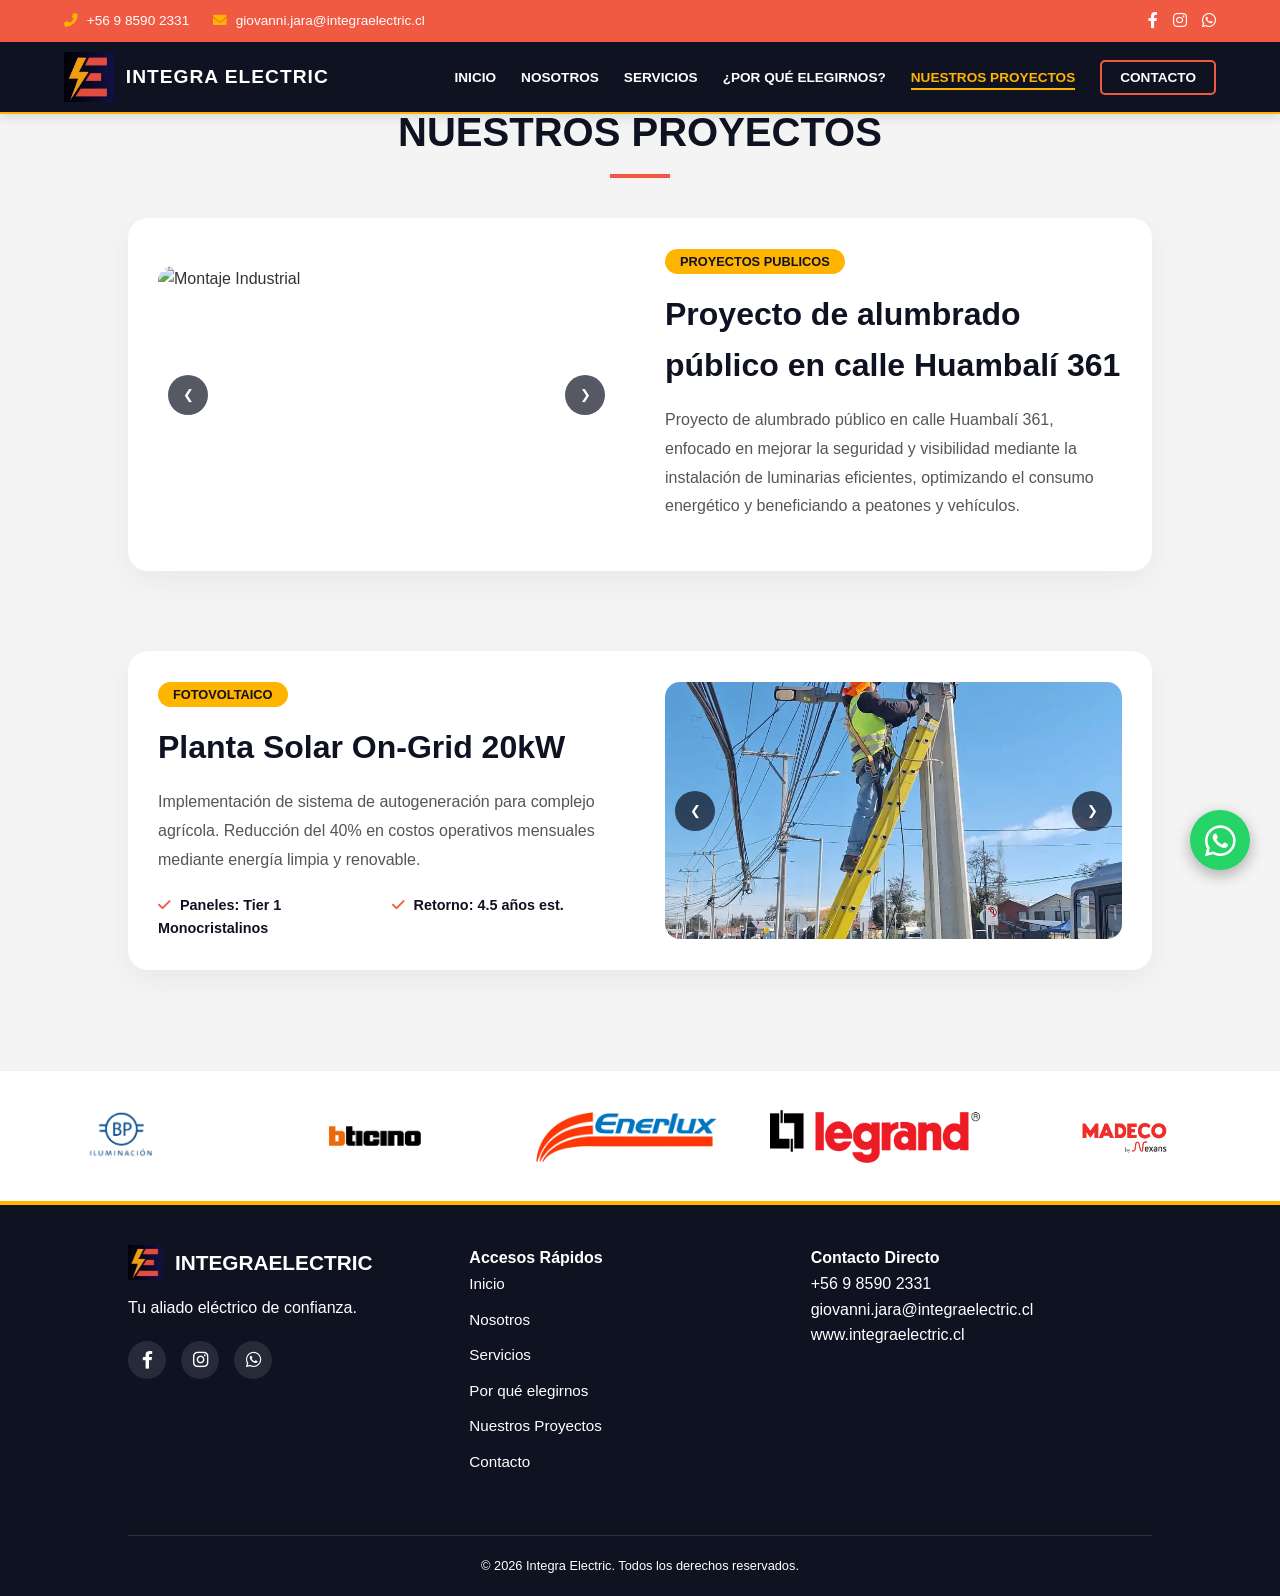
==== portafolio.html @ d69dce7c "Update portafolio.html" ====
<!DOCTYPE html>
<html lang="es">
<head>
    <meta charset="UTF-8">
    <meta name="viewport" content="width=device-width, initial-scale=1.0">
    <title>Servicios Eléctricos | Potencia y Confianza</title>
    <link rel="stylesheet" href="https://cdnjs.cloudflare.com/ajax/libs/font-awesome/6.0.0/css/all.min.css">
    <link rel="stylesheet" href="css/style.css">
   <link rel="stylesheet" href="css/header.css">
   <link rel="stylesheet" href="css/hero.css">
   <link rel="stylesheet" href="css/footer.css">
    <link rel="stylesheet" href="css/nosotros.css">
    <link rel="stylesheet" href="css/porque_elergirnos.css">
    <link rel="stylesheet" href="css/servicios.css">
    <link rel="stylesheet" href="css/contacto.css">
  <link rel="stylesheet" href="css/portafolio.css">
</head>
<body>

    <div id="header-placeholder"></div>

 <section id="portafolio">
    <h2>Nuestros Proyectos</h2>
    
    <div class="portfolio-container">
        <div class="project-card">
            <div class="project-visual">
                <div class="project-slider" id="slider-p1">
                    <div class="p-slide active"><img src="images/proyectos/alumbrado/p1-1.jpg" alt="Montaje Industrial"></div>
                    <div class="p-slide"><img src="images/proyectos/p1-2.jpg" alt="Detalle Técnico"></div>
                    <button class="prev" onclick="moveSlide('slider-p1', -1)">&#10094;</button>
                    <button class="next" onclick="moveSlide('slider-p1', 1)">&#10095;</button>
                    
                    <div class="slider-dots"></div>
                </div>
            </div>
            <div class="project-info">
                <span class="project-tag">Proyectos Publicos</span>
                <h3>Proyecto de alumbrado público en calle Huambalí 361</h3>
                <p>Proyecto de alumbrado público en calle Huambalí 361, enfocado en mejorar la seguridad y visibilidad mediante la instalación de luminarias eficientes, optimizando el consumo energético y beneficiando a peatones y vehículos.</p>
            </div>
        </div>

        <div class="project-card reverse">
            <div class="project-visual">
                <div class="project-slider" id="slider-p2">
                    <div class="p-slide active"><img src="images/proyectos/alumbrado/1a.webp" alt="1a"></div>
                    <div class="p-slide"><img src="images/proyectos/alumbrado/2a.webp" alt="2a"></div>
                    <div class="p-slide"><img src="images/proyectos/alumbrado/3a.webp" alt="3a"></div>
                    <div class="p-slide"><img src="images/proyectos/alumbrado/4a.webp" alt="4a"></div>
                    <button class="prev" onclick="moveSlide('slider-p2', -1)">&#10094;</button>
                    <button class="next" onclick="moveSlide('slider-p2', 1)">&#10095;</button>
                    
                    <div class="slider-dots"></div>
                </div>
            </div>
            <div class="project-info">
                <span class="project-tag">Fotovoltaico</span>
                <h3>Planta Solar On-Grid 20kW</h3>
                <p>Implementación de sistema de autogeneración para complejo agrícola. Reducción del 40% en costos operativos mensuales mediante energía limpia y renovable.</p>
                <ul class="project-details">
                    <li><i class="fas fa-check"></i> Paneles: Tier 1 Monocristalinos</li>
                    <li><i class="fas fa-check"></i> Retorno: 4.5 años est.</li>
                </ul>
            </div>
        </div>
    </div>
</section>
    
    <div id="footer-placeholder"></div>
    <script src="js/main.js"></script>
  <script src="js/portafolio.js"></script>
</body>
</html>
---- css/style.css ----
/* Variables de color basadas en el logo */
:root {
    --azul-oscuro: #0f1221;
    --naranja-rayo: #ffb400;
    --rojo-logo: #f15a42;
    --blanco: #ffffff;
    --gris-claro: #f4f4f4;
}

* {
    margin: 0;
    padding: 0;
    box-sizing: border-box;
    font-family: 'Segoe UI', Tahoma, Geneva, Verdana, sans-serif;
    scroll-behavior: smooth;
}

body {
    line-height: 1.6;
    color: #333;
    /* ELIMINAMOS EL PADDING: Esto permite que el Hero suba hasta arriba */
    padding-top: 0 !important; 
    margin: 0;
    overflow-x: hidden;
}

/* --- AJUSTE DE NAVEGACIÓN --- */
/* Mantenemos esto para que al navegar el Header no tape los títulos de las secciones */
section {
    scroll-margin-top: 115px;
}

/* --- RESPONSIVIDAD DEL HEADER --- */
@media (max-width: 992px) {
    section {
        scroll-margin-top: 75px;
    }
}

/* --- ESTILOS GENERALES --- */
h2 {
    text-align: center;
    margin-bottom: 40px;
    font-size: 2.5rem;
    color: var(--azul-oscuro);
    position: relative;
    text-transform: uppercase;
}

h2::after {
    content: '';
    width: 60px;
    height: 4px;
    background: var(--rojo-logo); /* Cambiado a rojo para mejor contraste */
    display: block;
    margin: 10px auto;
}

a {
    text-decoration: none;
    transition: 0.3s;
}

/* --- BOTÓN WHATSAPP (Centralizado) --- */
.btn-wsp {
    position: fixed;
    width: 60px;
    height: 60px;
    line-height: 63px;
    bottom: 30px;
    right: 30px;
    background-color: #25d366;
    color: #FFF;
    border-radius: 50px;
    text-align: center;
    font-size: 35px;
    box-shadow: 0px 5px 15px rgba(0,0,0,0.3);
    z-index: 1000;
    animation: pulso-wsp 2s infinite;
}

@keyframes pulso-wsp {
    0% { box-shadow: 0 0 0 0 rgba(37, 211, 102, 0.7); }
    70% { box-shadow: 0 0 0 15px rgba(37, 211, 102, 0); }
    100% { box-shadow: 0 0 0 0 rgba(37, 211, 102, 0); }
}

/* Clase que se activará automáticamente */
nav ul li a.active {
    color: var(--naranja-rayo) !important;
    position: relative;
}

/* Línea decorativa debajo del texto activo */
nav ul li a.active::after {
    content: '';
    position: absolute;
    width: 100%;
    height: 2px;
    bottom: -5px;
    left: 0;
    background-color: var(--naranja-rayo);
    transition: all 0.3s ease;
}

/* Evitamos que el botón de contacto (CTA) tenga la línea, ya que tiene su propio recuadro */
.nav-cta a.active::after {
    display: none;
}

.nav-cta a.active {
    background-color: var(--rojo-logo) !important;
    border-color: var(--naranja-rayo) !important;
}
---- css/header.css ----
/* --- HEADER COMPLETO --- */
header {
    width: 100%;
    position: fixed;
    top: 0;
    left: 0;
    z-index: 1000;
    box-shadow: 0 4px 10px rgba(0,0,0,0.1);
}

/* Top Bar: Redes Sociales y Contacto */
.top-bar {
    background-color: var(--rojo-logo); 
    color: white;
    padding: 8px 5%;
    font-size: 0.85rem;
}

.top-bar-content {
    max-width: 1200px;
    margin: 0 auto;
    display: flex;
    justify-content: space-between;
    align-items: center;
}

.contact-links a {
    color: white;
    text-decoration: none;
    margin-right: 20px;
    transition: opacity 0.3s;
    font-weight: 500;
}

.contact-links a:hover {
    opacity: 0.8;
}

.contact-links i {
    margin-right: 5px;
    color: var(--naranja-rayo);
}

.social-links-top {
    display: flex;
    gap: 15px;
}

.social-links-top a {
    color: white;
    text-decoration: none;
    font-size: 1rem;
    transition: transform 0.3s ease, color 0.3s ease;
}

.social-links-top a:hover {
    color: var(--naranja-rayo);
    transform: translateY(-2px);
}

/* Main Navbar */
.main-header {
    background-color: var(--azul-oscuro);
    padding: 10px 5%;
    border-bottom: 2px solid var(--naranja-rayo);
    position: relative; /* Asegura posicionamiento de elementos hijos */
}

.header-container {
    max-width: 1200px;
    margin: 0 auto;
    display: flex;
    justify-content: space-between;
    align-items: center;
}

/* --- NUEVA CONFIGURACIÓN DE LOGO + TEXTO --- */
.logo-container {
    display: flex;
    align-items: center;
    text-decoration: none;
    gap: 12px;
}

.logo-img {
    height: 50px;
    width: auto;
    display: block;
    transition: transform 0.3s ease;
}

.logo-text {
    color: var(--blanco);
    font-size: 1.2rem;
    font-weight: 800;
    letter-spacing: 1px;
    line-height: 1.2;
    text-transform: uppercase;
}

.logo-text span {
    color: var(--naranja-rayo);
    display: block;
    font-size: 0.9rem;
    font-weight: 600;
}

/* Menú Escritorio */
nav ul {
    display: flex;
    list-style: none;
    align-items: center;
    gap: 25px;
}

nav ul li a {
    color: var(--blanco);
    text-decoration: none;
    text-transform: uppercase;
    font-size: 0.85rem;
    font-weight: 600;
    transition: color 0.3s;
}

nav ul li a:hover {
    color: var(--naranja-rayo);
}

.nav-cta a {
    background-color: transparent;
    border: 2px solid var(--rojo-logo);
    padding: 8px 18px;
    border-radius: 5px;
    color: var(--blanco) !important;
    transition: all 0.3s ease !important;
}

.nav-cta a:hover {
    background-color: var(--rojo-logo);
    color: white !important;
    box-shadow: 0 0 10px rgba(241, 90, 66, 0.4);
}

/* Botón Hamburguesa */
.hamburger {
    display: none;
    flex-direction: column;
    cursor: pointer;
    background: transparent;
    border: none;
    gap: 5px;
    z-index: 1100; /* Siempre visible sobre el menú */
}

.hamburger .bar {
    width: 25px;
    height: 3px;
    background-color: var(--blanco); /* Cambiado a blanco para que resalte en el azul */
    transition: 0.3s;
}

/* --- RESPONSIVE --- */

@media (max-width: 992px) {
    .top-bar { display: none; }
    .logo-img { height: 40px; }
    .logo-text { font-size: 1rem; }
    .logo-text span { font-size: 0.75rem; }
    
    .hamburger {
        display: flex;
    }

    /* Ajuste del menú para tablets y móviles */
    .nav-menu {
        position: fixed;
        left: -100%;
        top: 0; /* Cambiado a 0 para cubrir toda la pantalla o ajusta según necesites */
        flex-direction: column;
        background-color: var(--azul-oscuro);
        width: 80%; /* No ocupa todo el ancho para un look más moderno */
        height: 100vh;
        justify-content: center;
        transition: 0.4s ease;
        box-shadow: 5px 0 15px rgba(0,0,0,0.3);
        z-index: 1050;
    }

    .nav-menu.active {
        left: 0;
    }

    .nav-menu ul {
        display: flex; /* Se vuelve a mostrar pero en columna */
        flex-direction: column;
        gap: 30px;
    }

    .nav-menu ul li a {
        font-size: 1.2rem;
    }
}

/* Animación opcional para la X del botón (Si usas la clase 'is-active' en JS) */
.hamburger.is-active .bar:nth-child(2) { opacity: 0; }
.hamburger.is-active .bar:nth-child(1) { transform: translateY(8px) rotate(45deg); }
.hamburger.is-active .bar:nth-child(3) { transform: translateY(-8px) rotate(-45deg); }
---- css/hero.css ----
/* --- Hero Section - DISEÑO CON SLIDER CENTRADO --- */
.hero {
    margin-top: 0 !important;
    position: relative;
    width: 100%;
    height: 100vh; 
    display: flex;
    justify-content: center;
    align-items: center; /* Centrado vertical absoluto */
    text-align: center;
    color: var(--blanco);
    padding-top: 115px; 
    border: none;
    outline: none;
    overflow: hidden;
}

/* Contenedor del texto para asegurar el centrado y lectura */
.hero-content {
    position: relative;
    z-index: 10;
    display: flex;
    flex-direction: column;
    align-items: center;
    justify-content: center;
    width: 90%;
    max-width: 1000px;
}

/* Capa de imágenes de fondo */
.hero-slider {
    position: absolute;
    top: 0;
    left: 0;
    width: 100%;
    height: 100%;
    z-index: -2;
}

.hero-slide {
    position: absolute;
    top: 0;
    left: 0;
    width: 100%;
    height: 100%;
    background-size: cover;
    background-position: center top;
    background-repeat: no-repeat;
    opacity: 0;
    transition: opacity 1.5s ease-in-out;
}

.hero-slide.active {
    opacity: 1;
}

/* Capa de sellado/oscurecimiento (Overlay) */
.hero-overlay {
    position: absolute;
    top: 0;
    left: 0;
    width: 100%;
    height: 100%;
    background: linear-gradient(rgba(15, 18, 33, 0.8), rgba(15, 18, 33, 0.8));
    z-index: -1;
}

.hero-content h1 {
    font-size: 3.5rem;
    margin-top: 0; 
    margin-bottom: 1rem;
    text-transform: uppercase;
    font-weight: 800;
    line-height: 1.2;
}

.hero-content p {
    font-size: 1.2rem;
    margin-bottom: 2rem;
    max-width: 700px;
}

/* --- ESTILO DEL BOTÓN CON PULSO --- */
.hero-content .btn-cta, 
.hero-content .btn-primary {
    display: inline-block;
    background-color: var(--rojo-logo);
    color: white;
    padding: 16px 40px;
    text-decoration: none;
    border-radius: 5px;
    font-weight: bold;
    text-transform: uppercase;
    transition: all 0.3s ease;
    border: none;
    cursor: pointer;
    position: relative; /* Necesario para el pulso */
    z-index: 1;
    
    /* ACTIVAMOS LA ANIMACIÓN DE PULSO */
    animation: pulso-hero 2s infinite;
}

.hero-content .btn-cta:hover, 
.hero-content .btn-primary:hover {
    background-color: var(--naranja-rayo);
    color: var(--azul-oscuro);
    transform: translateY(-3px);
    animation: none; /* Opcional: detiene el pulso al poner el mouse encima */
    box-shadow: 0 8px 20px rgba(0,0,0,0.3);
}

/* --- ANIMACIÓN DE PULSO --- */
@keyframes pulso-hero {
    0% {
        box-shadow: 0 0 0 0 rgba(241, 90, 66, 0.7);
    }
    70% {
        /* La sombra se expande y se desvanece */
        box-shadow: 0 0 0 15px rgba(241, 90, 66, 0);
    }
    100% {
        box-shadow: 0 0 0 0 rgba(241, 90, 66, 0);
    }
}

/* --- FLECHA PARA BAJAR (SCROLL DOWN) --- */
.scroll-down {
    position: absolute;
    bottom: 30px;
    left: 50%;
    transform: translateX(-50%);
    color: white;
    font-size: 2rem;
    z-index: 10;
    cursor: pointer;
    animation: bounce 2s infinite;
    opacity: 0.8;
    transition: 0.3s;
}

.scroll-down:hover {
    opacity: 1;
    color: var(--naranja-rayo);
}

@keyframes bounce {
    0%, 20%, 50%, 80%, 100% {transform: translate(-50%, 0);}
    40% {transform: translate(-50%, -10px);}
    60% {transform: translate(-50%, -5px);}
}

/* --- Secciones Generales --- */
section {
    padding: 80px 10% 40px;
    overflow: hidden; 
}

h2 {
    text-align: center;
    margin-bottom: 40px;
    font-size: 2.5rem;
    color: var(--azul-oscuro);
    position: relative;
    text-transform: uppercase;
}

h2::after {
    content: '';
    width: 60px;
    height: 4px;
    background: var(--rojo-logo);
    display: block;
    margin: 10px auto;
}

/* Ajuste para móviles */
@media (max-width: 992px) {
    .hero {
        padding-top: 75px;
        height: 100vh;
    }
    .hero-content h1 {
        font-size: 2.2rem;
    }
    .hero-content p {
        font-size: 1.1rem;
    }
    .scroll-down {
        bottom: 20px;
        font-size: 1.5rem;
    }
}
---- css/footer.css ----
/* --- CARRUSEL DE MARCAS AJUSTADO --- */
.brands-carousel {
    background: #ffffff;
    padding: 25px 0;
    overflow: hidden;
    margin-bottom: 0; 
    border-radius: 0;
    border-top: 1px solid #eee; 
    display: flex;
    align-items: center;
}

.brands-track {
    display: flex;
    width: calc(250px * 10); 
    animation: scroll-marcas 30s linear infinite;
}

.slide {
    width: 250px;
    height: 80px; /* Altura fija para el contenedor del logo */
    display: flex;
    justify-content: center;
    align-items: center;
    flex-shrink: 0;
    padding: 0 20px; /* Espacio interno para que no se peguen entre ellos */
}

.slide img {
    /* Estas líneas fuerzan el mismo tamaño visual */
    max-height: 60px;  /* Ajusta este valor según qué tan grandes quieras los logos */
    max-width: 100%;   /* Evita que logos muy anchos se salgan del slide */
    width: auto;
    height: auto;
    object-fit: contain; /* Mantiene la proporción sin deformar */
}

@keyframes scroll-marcas {
    0% { transform: translateX(0); }
    100% { transform: translateX(calc(-250px * 5)); }
}

/* --- Footer y Contenido --- */
footer {
    background-color: var(--azul-oscuro);
    color: var(--blanco);
    padding: 40px 10% 20px;
    text-align: center;
    margin-top: 0; /* Asegura que no haya espacio arriba */
    border-top: 4px solid var(--naranja-rayo); /* Línea de unión con el carrusel */
}

.footer-content {
    display: flex;
    justify-content: space-between;
    flex-wrap: wrap;
    margin-bottom: 30px;
    text-align: left;
}

.footer-section {
    flex: 1;
    min-width: 250px;
    margin-bottom: 20px;
}

.footer-bottom {
    border-top: 1px solid #333;
    padding-top: 20px;
    font-size: 0.8rem;
}

/* --- Estilos Accesos Rápidos --- */
.footer-links {
    list-style: none;
    padding: 0;
}

.footer-links li {
    margin-bottom: 10px;
}

.footer-links a {
    color: var(--blanco);
    text-decoration: none;
    font-size: 0.95rem;
    transition: color 0.3s ease;
}

.footer-links a:hover {
    color: var(--naranja-rayo);
}

/* --- Botón WhatsApp con Animación de Pulso --- */
.btn-wsp {
    position: fixed;
    width: 60px;
    height: 60px;
    line-height: 63px;
    bottom: 30px;
    right: 30px;
    background-color: #25d366;
    color: #FFF;
    border-radius: 50px;
    text-align: center;
    font-size: 35px;
    box-shadow: 0px 5px 15px rgba(0,0,0,0.3);
    z-index: 1000;
    transition: all 0.3s ease;
    animation: pulso-wsp 2s infinite;
}

@keyframes pulso-wsp {
    0% { box-shadow: 0 0 0 0 rgba(37, 211, 102, 0.7); }
    70% { box-shadow: 0 0 0 15px rgba(37, 211, 102, 0); }
    100% { box-shadow: 0 0 0 0 rgba(37, 211, 102, 0); }
}

.btn-wsp:hover {
    background-color: var(--naranja-rayo);
    transform: scale(1.1);
    animation: none;
}

/* Ajuste para móviles */
@media (max-width: 768px) {
    .btn-wsp {
        width: 55px;
        height: 55px;
        line-height: 58px;
        font-size: 30px;
    }
    .footer-content {
        text-align: center;
        flex-direction: column;
    }
}
/* Contenedor para alinear logo y texto */
.footer-logo-container {
    display: flex;
    align-items: center;
    gap: 12px; /* Espacio entre el logo y el texto */
    margin-bottom: 15px; /* Espacio con el párrafo de abajo */
}

/* Tamaño del logo reducido */
.footer-logo {
    height: 35px; /* Tamaño reducido según pediste */
    width: auto;
    display: block;
}

/* Ajuste opcional para el título en el footer */
.footer-section h3 {
    margin: 0;
    font-size: 1.3rem;
    line-height: 1;
    display: flex;
    align-items: center;
}
.social-links-footer {
    display: flex;
    gap: 15px;
    margin-top: 20px;
}

.social-links-footer a {
    display: flex;
    align-items: center;
    justify-content: center;
    width: 38px;
    height: 38px;
    border-radius: 50%;
    background-color: rgba(255, 255, 255, 0.1); /* Fondo sutil */
    color: white;
    text-decoration: none;
    font-size: 1.1rem;
    transition: all 0.3s ease;
}

/* Efecto Hover: Cambia al color naranja de tu marca */
.social-links-footer a:hover {
    background-color: var(--naranja-rayo);
    color: var(--azul-oscuro);
    transform: translateY(-3px);
}
---- css/nosotros.css ----
/* --- ESTILOS SECCIÓN NOSOTROS FINAL (Centrado y Ajustado) --- */

#nosotros {
    padding: 100px 10%;
    background-color: var(--blanco);
    /* Forzamos que la sección sea un contenedor vertical para centrar el h2 */
    display: flex;
    flex-direction: column;
    align-items: center; 
}

/* Ajuste del Título: Ahora queda arriba de todo y centrado */
#nosotros h2 {
    width: 100%;
    text-align: center;
    margin-bottom: 60px; /* Espacio extra antes del contenido */
}

.about-container {
    display: flex;
    align-items: center; /* Centra verticalmente el texto con la card */
    justify-content: center; /* Centra horizontalmente el conjunto en la página */
    gap: 60px;
    flex-wrap: wrap;
    max-width: 1200px; /* Mantiene la sección elegante en pantallas grandes */
    width: 100%;
}

.about-content {
    flex: 1.2;
    min-width: 320px;
}

.brand-subtitle {
    color: var(--rojo-logo);
    font-size: 1.2rem;
    text-transform: uppercase;
    margin-bottom: 20px;
    font-weight: 600;
}

.about-content p {
    margin-bottom: 20px;
    color: #444;
    font-size: 1.1rem;
    line-height: 1.8;
}

.about-mission {
    margin-top: 30px;
}

.mission-box {
    display: flex;
    align-items: flex-start;
    gap: 15px;
    background: var(--gris-claro);
    padding: 20px;
    border-radius: 10px;
    border-left: 5px solid var(--naranja-rayo);
}

.mission-box i {
    font-size: 1.5rem;
    color: var(--azul-oscuro);
}

.mission-box strong {
    display: block;
    font-size: 1.1rem;
    color: var(--azul-oscuro);
    margin-bottom: 5px;
}

/* Columna Visual */
.about-visual {
    flex: 1;
    min-width: 320px;
    position: relative;
    display: flex;
    justify-content: center; /* Asegura que la card esté centrada en su columna */
}

.image-placeholder {
    position: relative;
    width: 100%;
    max-width: 679px;
    aspect-ratio: 679 / 350; 
    background: var(--azul-oscuro);
    border-radius: 20px;
    box-shadow: 20px 20px 0 var(--rojo-logo); 
    overflow: hidden; 
    margin: 0; /* Quitamos el auto para que mande el contenedor padre */
}

.slider-container {
    position: absolute;
    top: 0;
    left: 0;
    width: 100% !important;
    height: 100% !important;
    display: block;
}

.slider-container .slide {
    position: absolute;
    top: 0;
    left: 0;
    width: 100% !important;
    height: 100% !important;
    opacity: 0;
    transition: opacity 1.2s ease-in-out;
}

.slider-container .slide.active {
    opacity: 1;
    z-index: 2;
}

/* AJUSTE DE LA IMAGEN DENTRO DE LA CARD */
.slider-container .slide img {
    width: 90% !important;  
    height: 85% !important; 
    position: absolute;
    top: 50%;
    left: 50%;
    transform: translate(-50%, -50%);
    object-fit: contain !important; 
    max-width: none !important;
    max-height: none !important;
    display: block !important;
    border-radius: 10px;
}

.slider-icon {
    position: absolute;
    top: 50%;
    left: 50%;
    transform: translate(-50%, -50%);
    z-index: 5;
    font-size: 5rem;
    color: rgba(255, 255, 255, 0.1);
    pointer-events: none;
}

.experience-badge {
    position: absolute;
    bottom: -15px;
    left: -15px;
    background: var(--naranja-rayo);
    color: var(--azul-oscuro);
    padding: 15px 25px;
    border-radius: 10px;
    display: flex;
    align-items: center;
    gap: 12px;
    box-shadow: 0 10px 20px rgba(0,0,0,0.1);
    z-index: 10;
}

.experience-badge .years {
    font-size: 2rem;
    font-weight: 900;
}

.experience-badge .text {
    font-weight: 700;
    line-height: 1.1;
    text-transform: uppercase;
    font-size: 0.7rem;
}

/* Responsividad */
@media (max-width: 768px) {
    #nosotros {
        padding: 60px 5%;
    }
    .about-container {
        flex-direction: column;
        text-align: center;
    }
    .mission-box {
        text-align: left;
    }
    .image-placeholder {
        aspect-ratio: 679 / 350;
    }
    .experience-badge {
        left: 50%;
        transform: translateX(-50%);
        bottom: -25px;
    }
}
---- css/porque_elergirnos.css ----
/* --- ESTILOS POR QUÉ ELEGIRNOS --- */

#elegirnos {
    background-color: var(--azul-oscuro); /* Fondo oscuro para contrastar con Servicios */
    color: var(--blanco);
    padding: 80px 10%;
}

#elegirnos h2 {
    color: var(--blanco);
}

#elegirnos h2::after {
    background: var(--rojo-logo); /* Cambiamos el color de la línea para resaltar */
}

.benefits-container {
    display: grid;
    grid-template-columns: repeat(auto-fit, minmax(240px, 1fr));
    gap: 30px;
    margin-top: 50px;
}

.benefit-item {
    text-align: center;
    padding: 20px;
    transition: transform 0.3s ease;
}

.benefit-item:hover {
    transform: translateY(-5px);
}

.benefit-icon {
    width: 80px;
    height: 80px;
    background: rgba(255, 180, 0, 0.1); /* Fondo naranja muy sutil */
    border: 2px solid var(--naranja-rayo);
    border-radius: 50%;
    display: flex;
    align-items: center;
    justify-content: center;
    margin: 0 auto 20px;
    transition: all 0.3s ease;
}

.benefit-item:hover .benefit-icon {
    background: var(--naranja-rayo);
}

.benefit-icon i {
    font-size: 2.2rem;
    color: var(--naranja-rayo);
}

.benefit-item:hover .benefit-icon i {
    color: var(--azul-oscuro);
}

.benefit-item h4 {
    font-size: 1.25rem;
    margin-bottom: 15px;
    color: var(--naranja-rayo);
    text-transform: uppercase;
}

.benefit-item p {
    font-size: 0.95rem;
    line-height: 1.6;
    color: #cbd5e0; /* Gris claro para lectura suave sobre fondo oscuro */
}

/* Ajuste para pantallas pequeñas */
@media (max-width: 768px) {
    #elegirnos {
        padding: 60px 5%;
    }
}
---- css/servicios.css ----
/* --- ESTILOS DE SERVICIOS OPTIMIZADOS --- */

#servicios {
    max-width: 1200px; /* Limitamos el ancho para que el grid se vea ordenado */
    margin: 0 auto;    /* Centra la sección completa */
    padding: 80px 5%;
}

.services-grid {
    display: grid;
    /* Forzamos 3 columnas iguales en pantallas grandes */
    grid-template-columns: repeat(3, 1fr); 
    gap: 30px;
    justify-content: center;
}

.service-card {
    background: var(--gris-claro);
    padding: 40px 30px;
    text-align: center;
    border-radius: 15px;
    border-bottom: 5px solid var(--azul-oscuro);
    transition: all 0.4s ease;
    display: flex;
    flex-direction: column;
    align-items: center;
    height: 100%; /* Asegura que todas tengan el mismo alto si el texto varía */
}

.service-card:hover {
    transform: translateY(-10px);
    border-color: var(--rojo-logo);
    box-shadow: 0 15px 35px rgba(0,0,0,0.1);
}

.service-card i {
    font-size: 3rem;
    color: var(--rojo-logo);
    margin-bottom: 20px;
    transition: color 0.3s;
}

.service-card:hover i {
    color: var(--naranja-rayo);
}

.service-card h3 {
    color: var(--azul-oscuro);
    margin-bottom: 15px;
    font-size: 1.2rem; /* Ajustado ligeramente para que quepa bien en 3 columnas */
    text-transform: uppercase;
    letter-spacing: 1px;
}

.service-card p {
    color: #555;
    font-size: 0.95rem;
    line-height: 1.5;
}

/* --- RESPONSIVIDAD --- */

/* Tablets: Pasamos a 2 columnas */
@media (max-width: 992px) {
    .services-grid {
        grid-template-columns: repeat(2, 1fr);
    }
}

/* Móviles: Pasamos a 1 columna */
@media (max-width: 600px) {
    .services-grid {
        grid-template-columns: 1fr;
    }
    
    .service-card {
        padding: 30px 20px;
    }
}
---- css/contacto.css ----
/* --- SECCIÓN CONTACTO PREMIUM --- */

#contacto {
    padding: 80px 5%;
    background: linear-gradient(180deg, var(--blanco) 0%, var(--gris-claro) 100%);
}

#contacto h2 {
    text-align: center;
    margin-bottom: 40px;
    color: var(--azul-oscuro);
}

.contact-container {
    display: flex;
    gap: 40px;
    flex-wrap: wrap;
    justify-content: center;
    max-width: 1100px;
    margin: 0 auto;
}

/* Caja del Formulario con efecto Glassmorphism suave */
.contact-box {
    flex: 1.2;
    min-width: 320px;
    background: #ffffff;
    padding: 35px;
    border-radius: 20px;
    box-shadow: 0 15px 35px rgba(0, 0, 0, 0.08);
    border: 1px solid rgba(0, 0, 0, 0.05);
    transition: transform 0.3s ease;
}

.contact-box:hover {
    transform: translateY(-5px);
}

.contact-form {
    display: flex;
    flex-direction: column;
    gap: 15px;
}

.form-group {
    display: flex;
    gap: 15px;
}

/* Inputs Estilizados */
.contact-form input, 
.contact-form select, 
.contact-form textarea {
    padding: 12px 15px;
    font-size: 0.95rem;
    border: 2px solid #f0f0f0;
    border-radius: 8px;
    outline: none;
    transition: all 0.3s ease;
    background-color: #fafafa;
}

.contact-form input:focus, 
.contact-form select:focus, 
.contact-form textarea:focus {
    border-color: var(--naranja-rayo);
    background-color: #ffffff;
    box-shadow: 0 0 8px rgba(255, 180, 0, 0.2);
}

/* Columna de información */
.contact-info {
    flex: 0.8;
    min-width: 280px;
    display: flex;
    flex-direction: column;
    justify-content: space-between;
}

.info-item {
    display: flex;
    align-items: center;
    gap: 15px;
    padding: 20px;
    margin-bottom: 15px;
    background: #ffffff;
    border-radius: 15px;
    box-shadow: 0 5px 15px rgba(0, 0, 0, 0.04);
    transition: all 0.3s ease;
    border-left: 5px solid var(--rojo-logo);
}

.info-item:hover {
    background: var(--azul-oscuro);
    color: white;
    transform: translateX(10px);
}

.info-item i {
    font-size: 1.4rem;
    color: var(--rojo-logo);
    transition: color 0.3s ease;
}

.info-item:hover i {
    color: var(--naranja-rayo);
}

.info-item strong {
    display: block;
    font-size: 0.8rem;
    text-transform: uppercase;
    opacity: 0.7;
}

/* Mapa con bordes suaves */
.map-container {
    margin-top: 10px;
    border-radius: 15px;
    overflow: hidden;
    box-shadow: 0 10px 20px rgba(0, 0, 0, 0.1);
    border: 2px solid white;
}

.map-container iframe {
    height: 200px;
    width: 100%;
    filter: grayscale(0.2) contrast(1.1);
    transition: filter 0.3s ease;
}

.map-container:hover iframe {
    filter: grayscale(0);
}

/* Móvil */
@media (max-width: 768px) {
    .contact-container {
        gap: 20px;
    }
    .form-group {
        flex-direction: column;
    }
    .contact-box {
        padding: 25px;
    }
}
/* --- BOTÓN ENVIAR SOLICITUD (CONTACTO) --- */
#contacto .btn-cta {
    background-color: var(--rojo-logo) !important;
    color: white !important;
    padding: 16px 25px !important;
    font-size: 1rem !important;
    font-weight: bold !important;
    text-transform: uppercase !important;
    border: none !important;
    border-radius: 8px !important;
    cursor: pointer !important;
    width: 100% !important; /* Mantiene el ancho completo que pediste */
    transition: all 0.3s ease !important;
    display: block !important;
    box-shadow: 0 4px 15px rgba(241, 90, 66, 0.2);
    
    /* Animación de pulso */
    animation: pulso-contacto 2s infinite;
}

#contacto .btn-cta:hover {
    background-color: var(--naranja-rayo) !important;
    color: var(--azul-oscuro) !important;
    transform: translateY(-3px);
    box-shadow: 0 8px 20px rgba(0, 0, 0, 0.15);
    animation: none; /* Se detiene al pasar el mouse */
}

/* Animación de Pulso */
@keyframes pulso-contacto {
    0% {
        box-shadow: 0 0 0 0 rgba(241, 90, 66, 0.6);
    }
    70% {
        box-shadow: 0 0 0 15px rgba(241, 90, 66, 0);
    }
    100% {
        box-shadow: 0 0 0 0 rgba(241, 90, 66, 0);
    }
}
---- css/portafolio.css ----
/* --- PORTAFOLIO DE PROYECTOS --- */
#portafolio {
    background-color: var(--gris-claro);
    padding: 100px 10%;
}

.portfolio-container {
    max-width: 1200px;
    margin: 0 auto;
    display: flex;
    flex-direction: column;
    gap: 80px;
}

.project-card {
    display: flex;
    align-items: center;
    gap: 50px;
    background: var(--blanco);
    padding: 30px;
    border-radius: 20px;
    box-shadow: 0 10px 30px rgba(0,0,0,0.05);
}

.project-card.reverse {
    flex-direction: row-reverse;
}

/* Slider Interno del Proyecto */
.project-visual {
    flex: 1;
    min-width: 300px;
    position: relative;
    border-radius: 15px;
    overflow: hidden;
    aspect-ratio: 16 / 9;
}

.project-slider {
    width: 100%;
    height: 100%;
    position: relative;
}

.p-slide {
    position: absolute;
    width: 100%;
    height: 100%;
    opacity: 0;
    transition: opacity 0.5s ease;
}

.p-slide.active {
    opacity: 1;
}

.p-slide img {
    width: 100%;
    height: 100%;
    object-fit: cover;
}

/* Botones de navegación del slider */
.project-slider button {
    position: absolute;
    top: 50%;
    transform: translateY(-50%);
    background: rgba(15, 18, 33, 0.7);
    color: white;
    border: none;
    padding: 10px;
    cursor: pointer;
    z-index: 5;
    border-radius: 50%;
    width: 40px;
    height: 40px;
}

.project-slider .prev { left: 10px; }
.project-slider .next { right: 10px; }

/* Contenido del Texto */
.project-info {
    flex: 1;
}

.project-tag {
    background: var(--naranja-rayo);
    color: var(--azul-oscuro);
    padding: 5px 15px;
    font-size: 0.8rem;
    font-weight: 700;
    border-radius: 50px;
    text-transform: uppercase;
}

.project-info h3 {
    font-size: 2rem;
    color: var(--azul-oscuro);
    margin: 15px 0;
}

.project-info p {
    color: #555;
    line-height: 1.8;
    margin-bottom: 20px;
}

.project-details {
    list-style: none;
    display: grid;
    grid-template-columns: 1fr 1fr;
    gap: 10px;
}

.project-details li {
    font-size: 0.9rem;
    font-weight: 600;
    color: var(--azul-oscuro);
}

.project-details li i {
    color: var(--rojo-logo);
    margin-right: 5px;
}

/* Responsivo */
@media (max-width: 992px) {
    .project-card, .project-card.reverse {
        flex-direction: column;
        text-align: center;
    }
    .project-details {
        justify-content: center;
    }
}
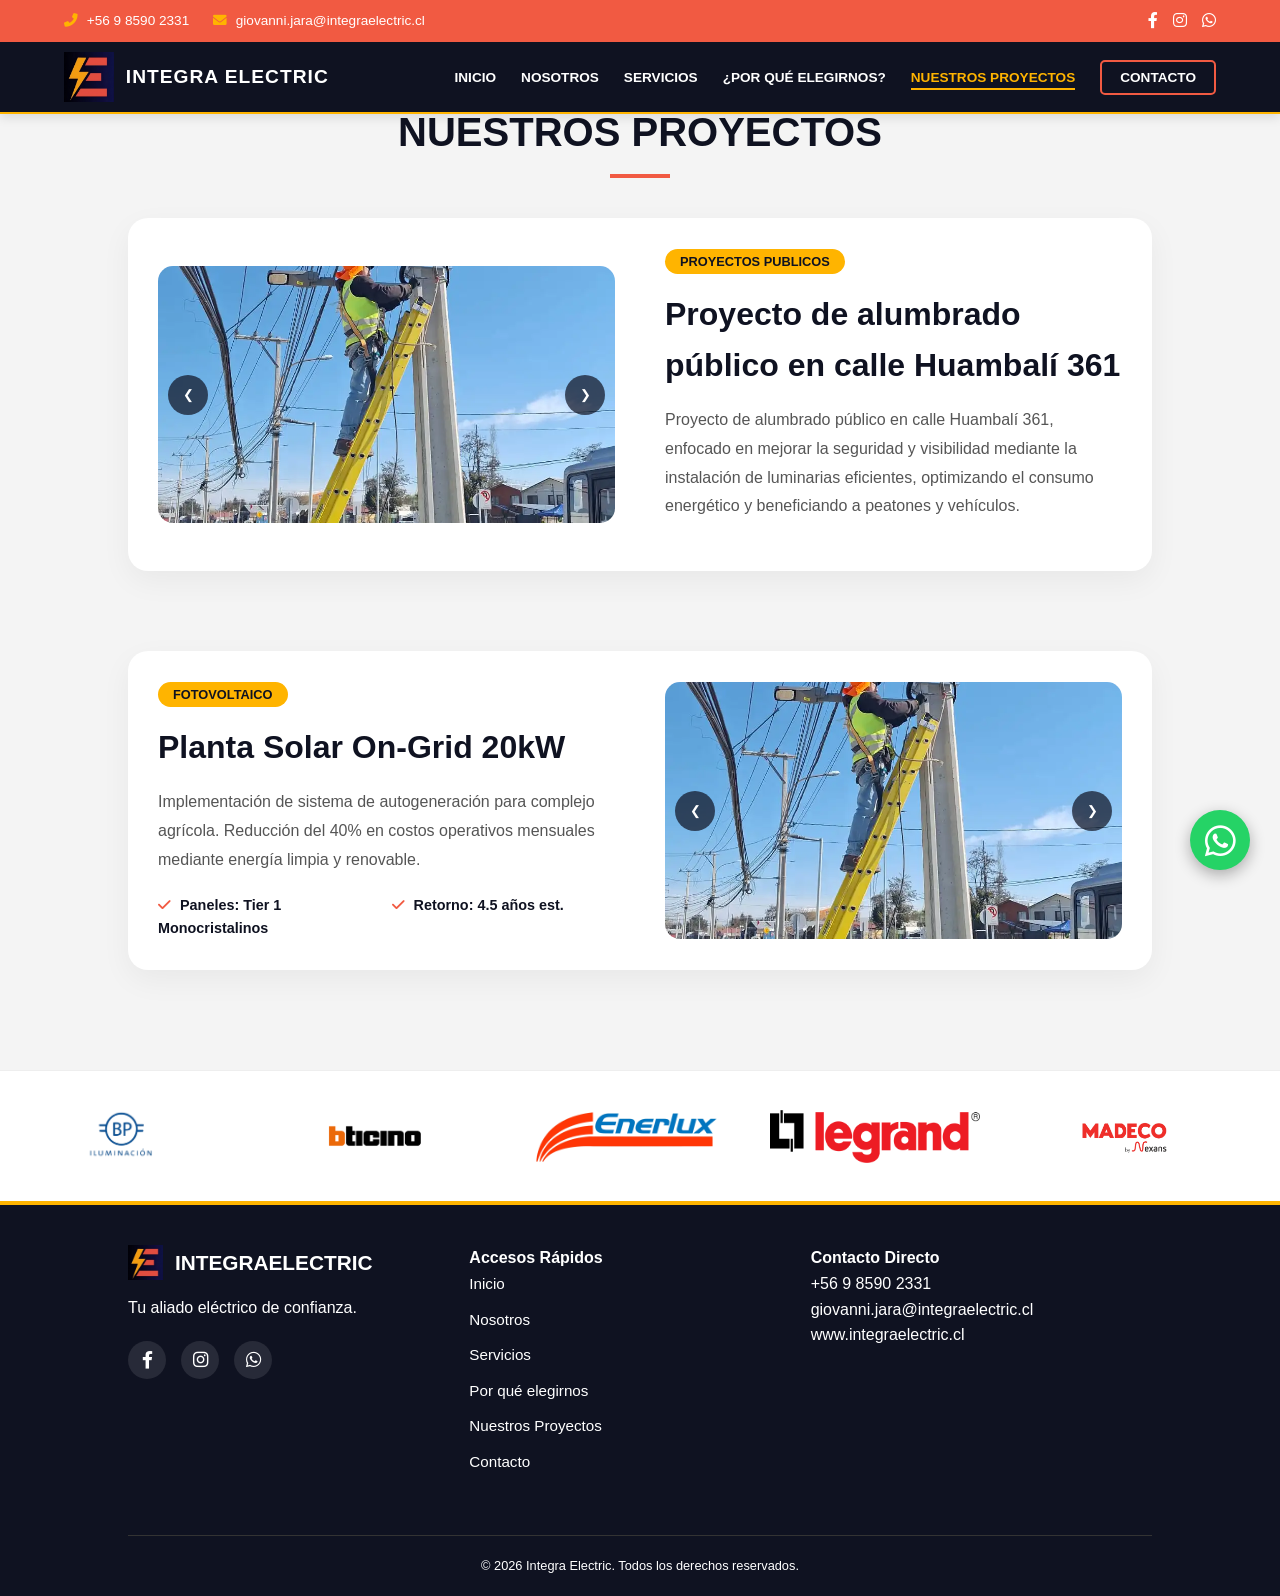
==== commit b6b46c13: "Update portafolio.html" ====
--- a/portafolio.html
+++ b/portafolio.html
@@ -26,8 +26,10 @@
         <div class="project-card">
             <div class="project-visual">
                 <div class="project-slider" id="slider-p1">
-                    <div class="p-slide active"><img src="images/proyectos/alumbrado/p1-1.jpg" alt="Montaje Industrial"></div>
-                    <div class="p-slide"><img src="images/proyectos/p1-2.jpg" alt="Detalle Técnico"></div>
+                    <div class="p-slide active"><img src="images/proyectos/alumbrado/1a.webp" alt="1a"></div>
+                    <div class="p-slide"><img src="images/proyectos/alumbrado/2a.webp" alt="2a"></div>
+                    <div class="p-slide"><img src="images/proyectos/alumbrado/3a.webp" alt="3a"></div>
+                    <div class="p-slide"><img src="images/proyectos/alumbrado/4a.webp" alt="4a"></div>
                     <button class="prev" onclick="moveSlide('slider-p1', -1)">&#10094;</button>
                     <button class="next" onclick="moveSlide('slider-p1', 1)">&#10095;</button>
                     
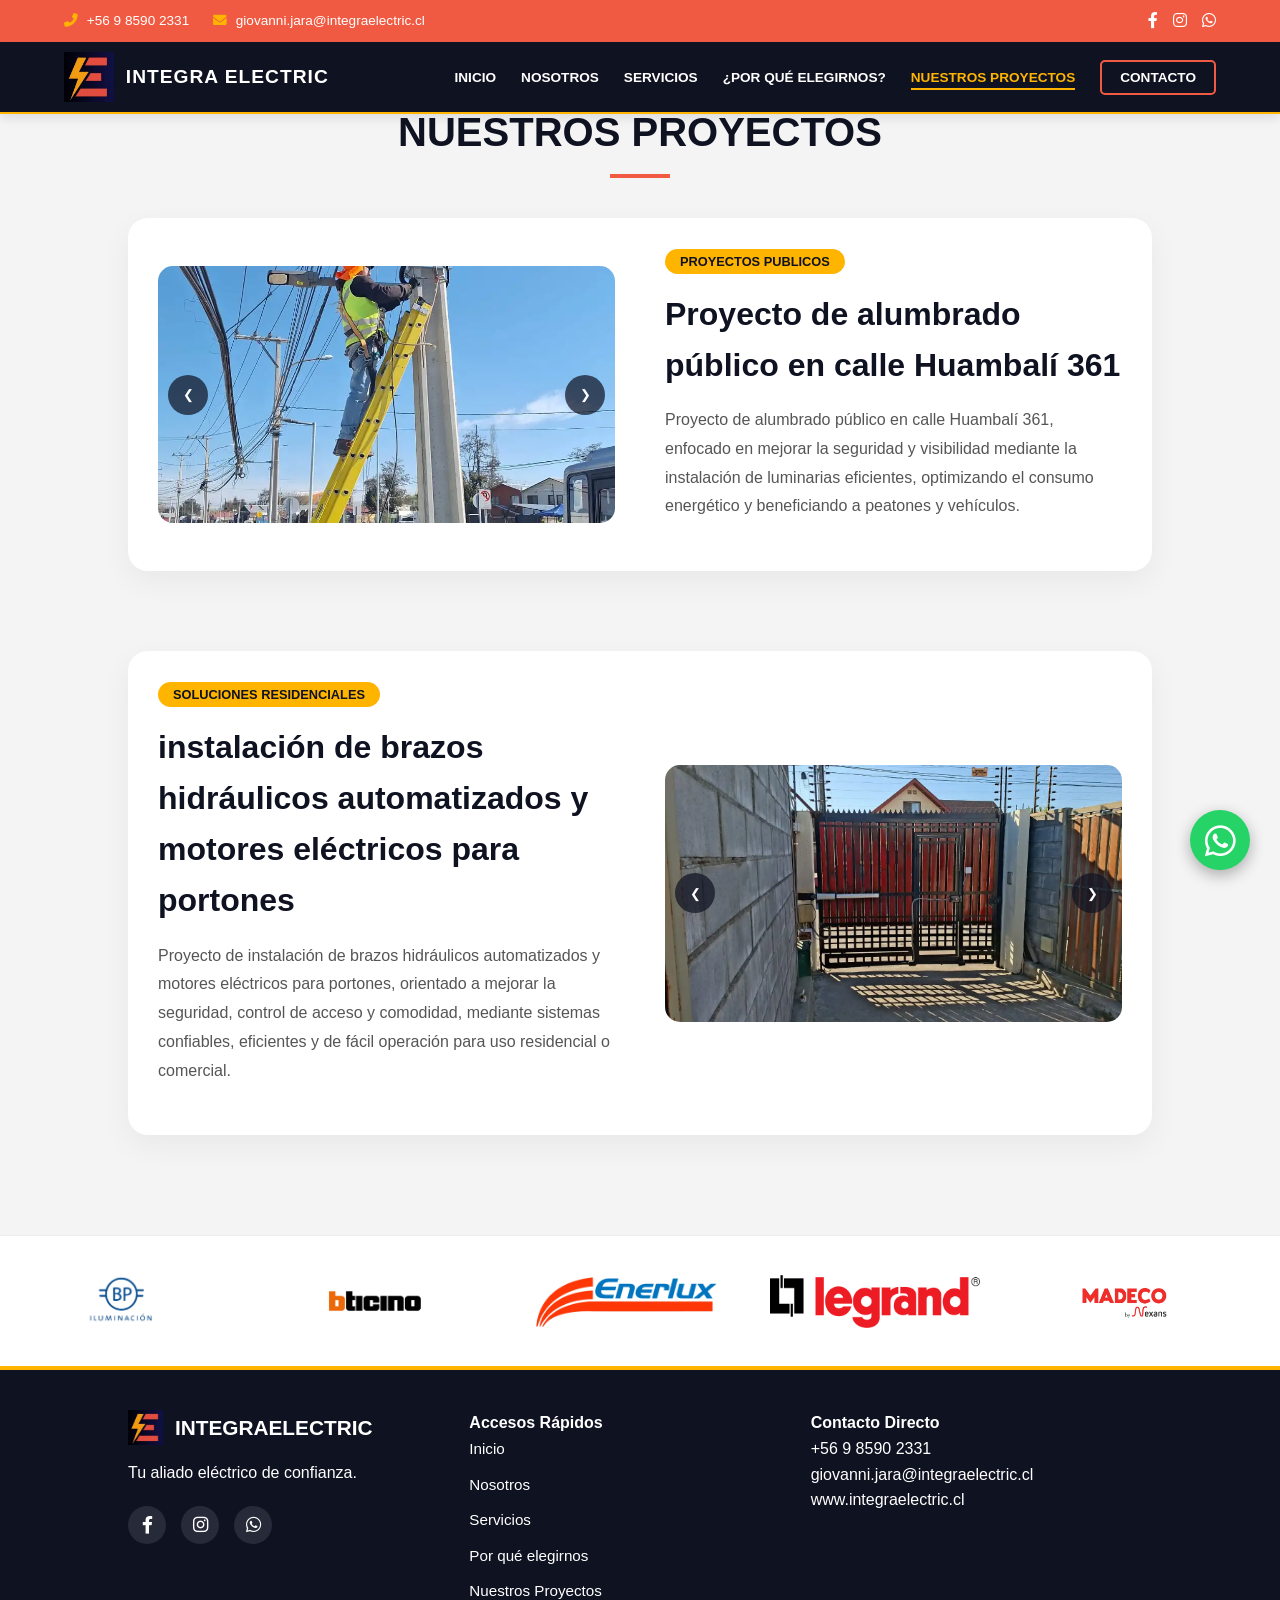
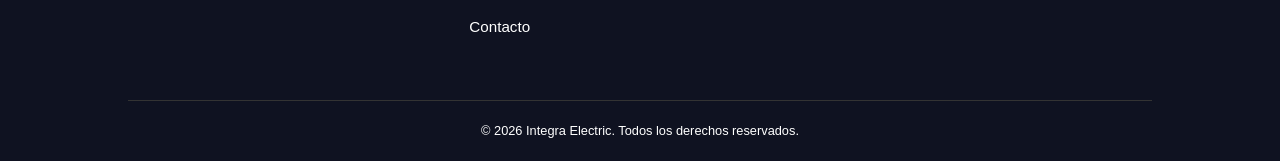
==== commit 92e44aeb: "Update portafolio.html" ====
--- a/portafolio.html
+++ b/portafolio.html
@@ -46,10 +46,13 @@
         <div class="project-card reverse">
             <div class="project-visual">
                 <div class="project-slider" id="slider-p2">
-                    <div class="p-slide active"><img src="images/proyectos/alumbrado/1a.webp" alt="1a"></div>
-                    <div class="p-slide"><img src="images/proyectos/alumbrado/2a.webp" alt="2a"></div>
-                    <div class="p-slide"><img src="images/proyectos/alumbrado/3a.webp" alt="3a"></div>
-                    <div class="p-slide"><img src="images/proyectos/alumbrado/4a.webp" alt="4a"></div>
+                    <div class="p-slide active"><img src="images/proyectos/brazos_portones/1au.webp" alt="1au"></div>
+                    <div class="p-slide"><img src="images/proyectos/brazos_portones/2au.webp" alt="2au"></div>
+                    <div class="p-slide"><img src="images/proyectos/brazos_portones/3au.webp" alt="3au"></div>
+                    <div class="p-slide"><img src="images/proyectos/brazos_portones/4au.webp" alt="4au"></div>
+                    <div class="p-slide"><img src="images/proyectos/brazos_portones/5au.webp" alt="5au"></div>
+                    <div class="p-slide"><img src="images/proyectos/brazos_portones/6au.webp" alt="6au"></div>
+                    <div class="p-slide"><img src="images/proyectos/brazos_portones/7au.webp" alt="7au"></div>
                     <button class="prev" onclick="moveSlide('slider-p2', -1)">&#10094;</button>
                     <button class="next" onclick="moveSlide('slider-p2', 1)">&#10095;</button>
                     
@@ -57,13 +60,10 @@
                 </div>
             </div>
             <div class="project-info">
-                <span class="project-tag">Fotovoltaico</span>
-                <h3>Planta Solar On-Grid 20kW</h3>
-                <p>Implementación de sistema de autogeneración para complejo agrícola. Reducción del 40% en costos operativos mensuales mediante energía limpia y renovable.</p>
-                <ul class="project-details">
-                    <li><i class="fas fa-check"></i> Paneles: Tier 1 Monocristalinos</li>
-                    <li><i class="fas fa-check"></i> Retorno: 4.5 años est.</li>
-                </ul>
+                <span class="project-tag">Soluciones Residenciales</span>
+                <h3>instalación de brazos hidráulicos automatizados y motores eléctricos para portones</h3>
+                <p>Proyecto de instalación de brazos hidráulicos automatizados y motores eléctricos para portones, orientado a mejorar la seguridad, control de acceso y comodidad, mediante sistemas confiables, eficientes y de fácil operación para uso residencial o comercial.</p>
+            
             </div>
         </div>
     </div>
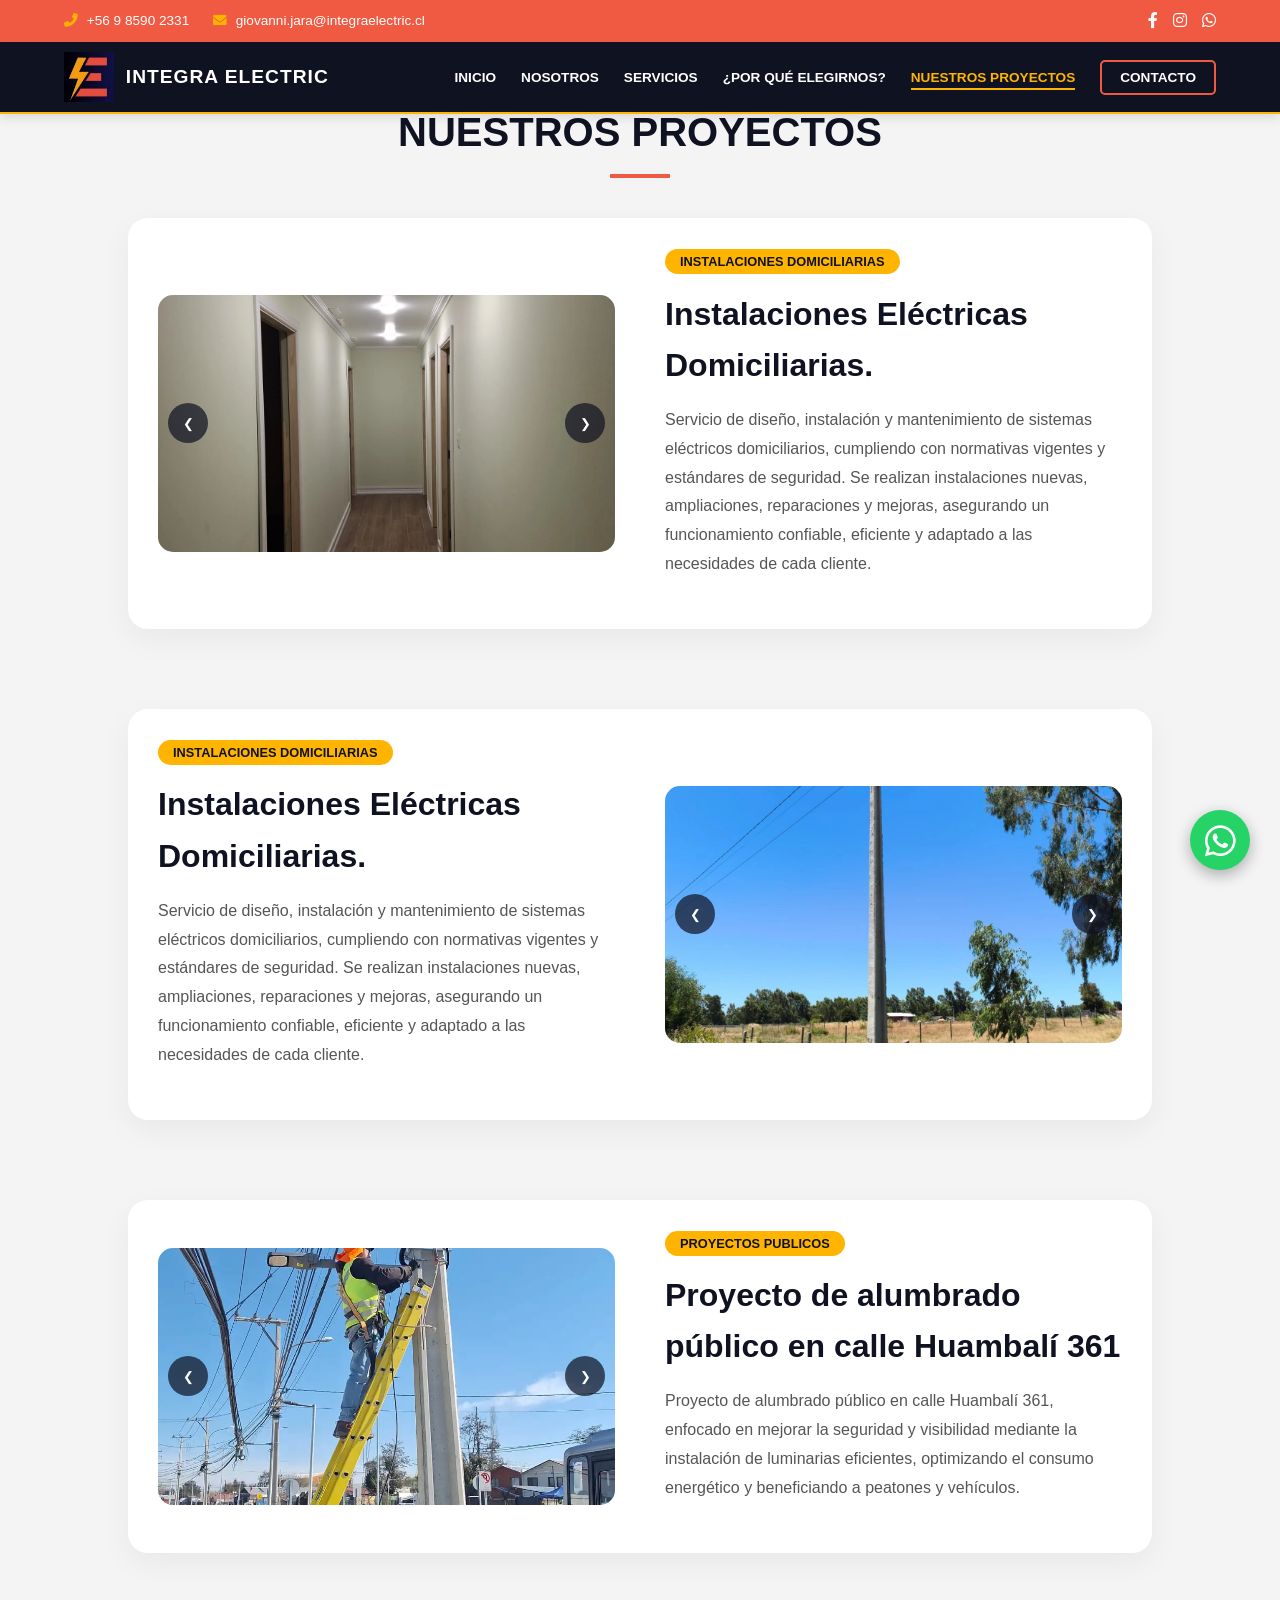
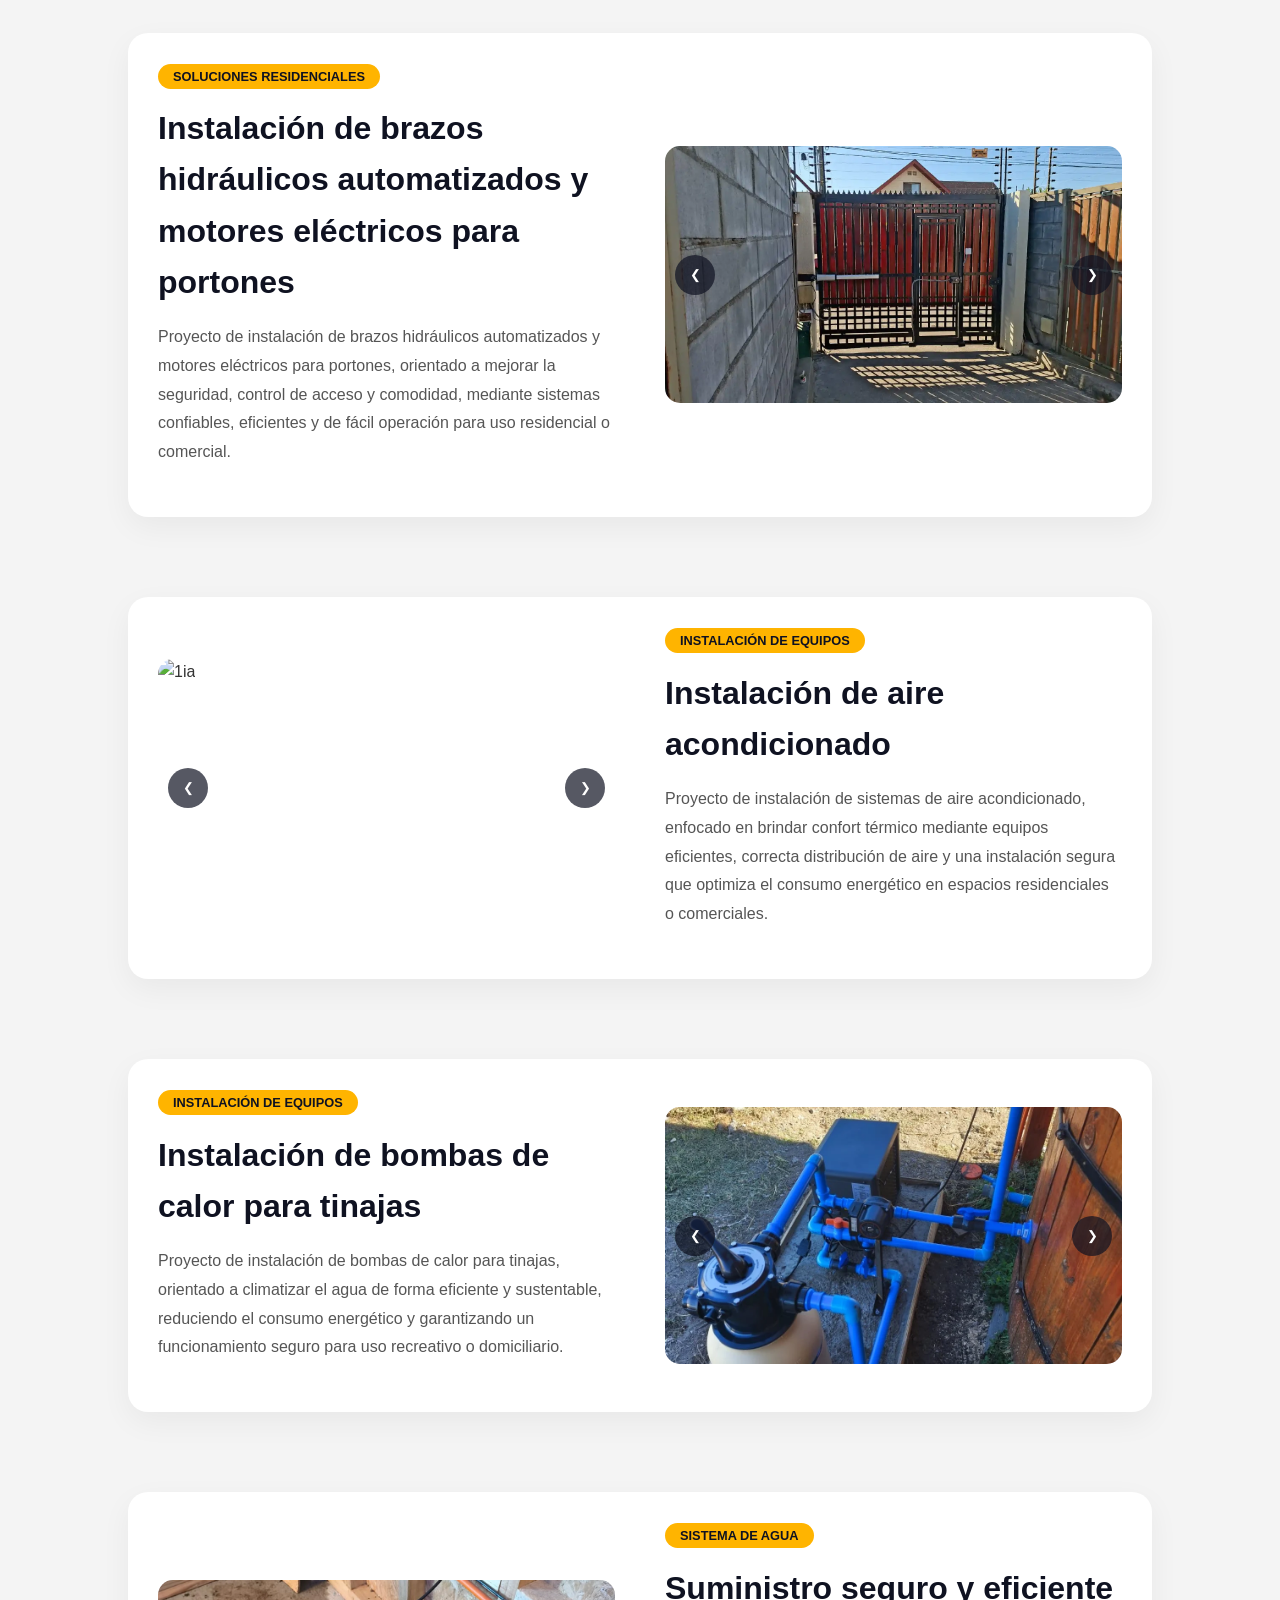
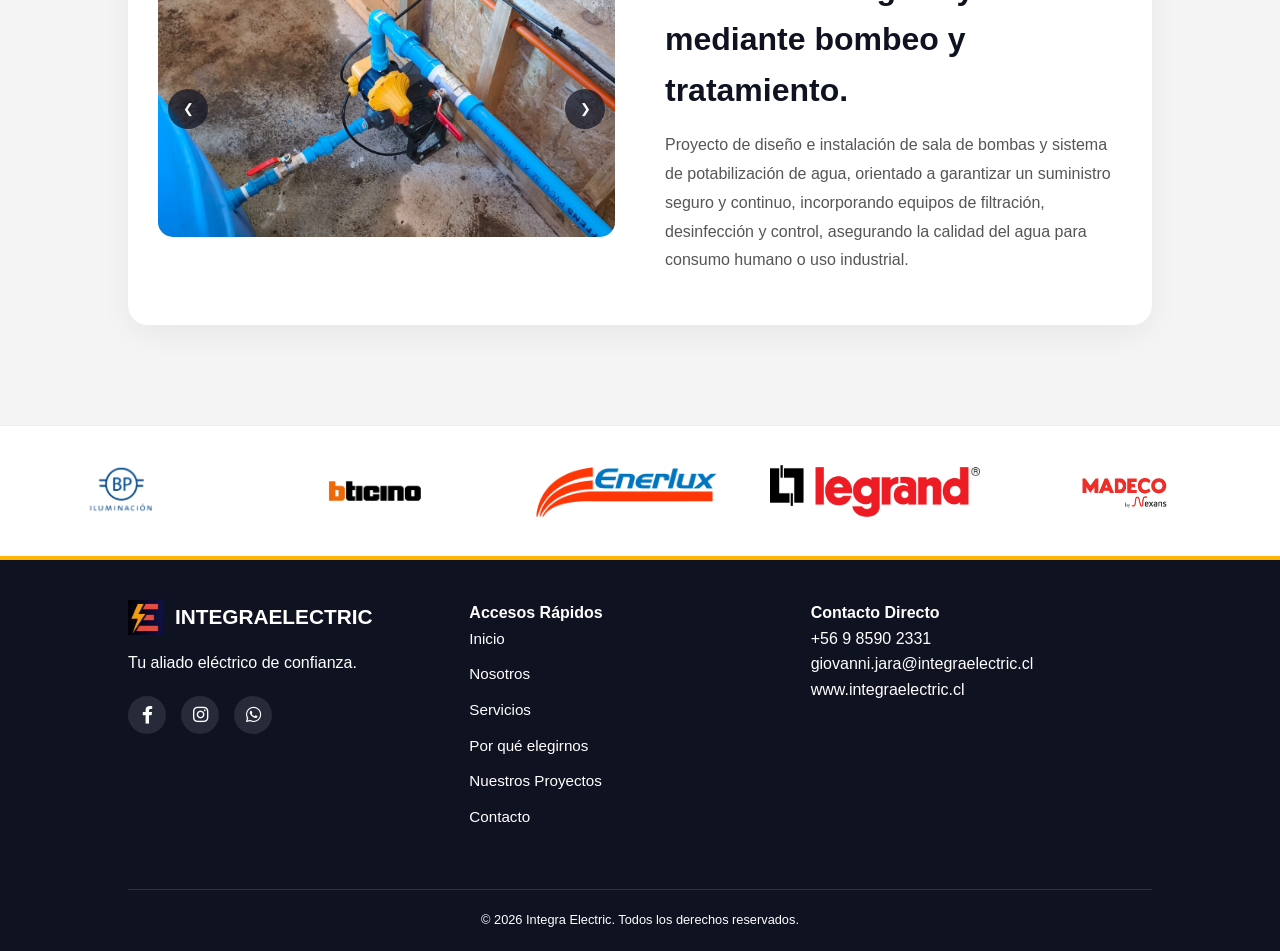
==== commit 8a0e3250: "Update portafolio.html" ====
--- a/portafolio.html
+++ b/portafolio.html
@@ -23,6 +23,47 @@
     <h2>Nuestros Proyectos</h2>
     
     <div class="portfolio-container">
+        <div class="project-card">
+            <div class="project-visual">
+                <div class="project-slider" id="slider-p1">
+                    <div class="p-slide active"><img src="images/proyectos/instalaciones/1ie.webp" alt="1ie"></div>
+                    <div class="p-slide"><img src="images/proyectos/instalaciones/2ie.webp" alt="2ie"></div>
+                    <div class="p-slide"><img src="images/proyectos/instalaciones/3ie.webp" alt="3ie"></div>
+                    <div class="p-slide"><img src="images/proyectos/instalaciones/4ie.webp" alt="4ie"></div>
+                    <div class="p-slide"><img src="images/proyectos/instalaciones/5ie.webp" alt="5ie"></div>
+                    <div class="p-slide"><img src="images/proyectos/instalaciones/6ie.webp" alt="6ie"></div>
+                    <button class="prev" onclick="moveSlide('slider-p1', -1)">&#10094;</button>
+                    <button class="next" onclick="moveSlide('slider-p1', 1)">&#10095;</button>
+                    
+                    <div class="slider-dots"></div>
+                </div>
+            </div>
+            <div class="project-info">
+                <span class="project-tag">Instalaciones Domiciliarias</span>
+                <h3>Instalaciones Eléctricas Domiciliarias.</h3>
+                <p>Servicio de diseño, instalación y mantenimiento de sistemas eléctricos domiciliarios, cumpliendo con normativas vigentes y estándares de seguridad. Se realizan instalaciones nuevas, ampliaciones, reparaciones y mejoras, asegurando un funcionamiento confiable, eficiente y adaptado a las necesidades de cada cliente.</p>
+            </div>
+        </div>
+        <div class="project-card reverse">
+            <div class="project-visual">
+                <div class="project-slider" id="slider-p1">
+                    <div class="p-slide active"><img src="images/proyectos/empalmes/1e.webp" alt="1e"></div>
+                    <div class="p-slide"><img src="images/proyectos/empalmnes/2e.webp" alt="2e"></div>
+                    <div class="p-slide"><img src="images/proyectos/empalmes/3e.webp" alt="3e"></div>
+                    <div class="p-slide"><img src="images/proyectos/empalmes/4e.webp" alt="4e"></div>
+
+                    <button class="prev" onclick="moveSlide('slider-p1', -1)">&#10094;</button>
+                    <button class="next" onclick="moveSlide('slider-p1', 1)">&#10095;</button>
+                    
+                    <div class="slider-dots"></div>
+                </div>
+            </div>
+            <div class="project-info">
+                <span class="project-tag">Instalaciones Domiciliarias</span>
+                <h3>Instalaciones Eléctricas Domiciliarias.</h3>
+                <p>Servicio de diseño, instalación y mantenimiento de sistemas eléctricos domiciliarios, cumpliendo con normativas vigentes y estándares de seguridad. Se realizan instalaciones nuevas, ampliaciones, reparaciones y mejoras, asegurando un funcionamiento confiable, eficiente y adaptado a las necesidades de cada cliente.</p>
+            </div>
+        </div>
         <div class="project-card">
             <div class="project-visual">
                 <div class="project-slider" id="slider-p1">
@@ -61,11 +102,74 @@
             </div>
             <div class="project-info">
                 <span class="project-tag">Soluciones Residenciales</span>
-                <h3>instalación de brazos hidráulicos automatizados y motores eléctricos para portones</h3>
+                <h3>Instalación de brazos hidráulicos automatizados y motores eléctricos para portones</h3>
                 <p>Proyecto de instalación de brazos hidráulicos automatizados y motores eléctricos para portones, orientado a mejorar la seguridad, control de acceso y comodidad, mediante sistemas confiables, eficientes y de fácil operación para uso residencial o comercial.</p>
             
             </div>
         </div>
+        <div class="project-card">
+            <div class="project-visual">
+                <div class="project-slider" id="slider-p1">
+                    <div class="p-slide active"><img src="images/proyectos/aire_acondicionado/1ia.webp" alt="1ia"></div>
+                    <div class="p-slide"><img src="images/proyectos/aire_acondicionado/2ia.webp" alt="2ia"></div>
+                    <div class="p-slide"><img src="images/proyectos/aire_acondicionado/3ia.webp" alt="3ia"></div>
+                    <button class="prev" onclick="moveSlide('slider-p1', -1)">&#10094;</button>
+                    <button class="next" onclick="moveSlide('slider-p1', 1)">&#10095;</button>
+                    
+                    <div class="slider-dots"></div>
+                </div>
+            </div>
+            <div class="project-info">
+                <span class="project-tag">Instalación de equipos</span>
+                <h3>Instalación de aire acondicionado</h3>
+                <p>Proyecto de instalación de sistemas de aire acondicionado, enfocado en brindar confort térmico mediante equipos eficientes, correcta distribución de aire y una instalación segura que optimiza el consumo energético en espacios residenciales o comerciales.</p>
+            </div>
+        </div>
+        
+        <div class="project-card reverse">
+            <div class="project-visual">
+                <div class="project-slider" id="slider-p1">
+                    <div class="p-slide active"><img src="images/proyectos/bombas/1ib.webp" alt="1ib"></div>
+                    <div class="p-slide"><img src="images/proyectos/bombas/2ib.webp" alt="2ib"></div>
+                    <div class="p-slide"><img src="images/proyectos/bombas/3ib.webp" alt="3ib"></div>
+                    <div class="p-slide"><img src="images/proyectos/bombas/4ib.webp" alt="4ib"></div>
+                    <button class="prev" onclick="moveSlide('slider-p1', -1)">&#10094;</button>
+                    <button class="next" onclick="moveSlide('slider-p1', 1)">&#10095;</button>
+                    
+                    <div class="slider-dots"></div>
+                </div>
+            </div>
+            <div class="project-info">
+                <span class="project-tag">Instalación de equipos</span>
+                <h3>Instalación de bombas de calor para tinajas</h3>
+                <p>Proyecto de instalación de bombas de calor para tinajas, orientado a climatizar el agua de forma eficiente y sustentable, reduciendo el consumo energético y garantizando un funcionamiento seguro para uso recreativo o domiciliario.</p>
+            </div>
+        </div>
+        <div class="project-card">
+            <div class="project-visual">
+                <div class="project-slider" id="slider-p1">
+                    <div class="p-slide active"><img src="images/proyectos/sala_bombas/1s.webp" alt="1s"></div>
+                    <div class="p-slide"><img src="images/proyectos/sala_bombas/2s.webp" alt="2s"></div>
+                    <div class="p-slide"><img src="images/proyectos/sala_bombas/3s.webp" alt="3s"></div>
+                    <div class="p-slide"><img src="images/proyectos/sala_bombas/4s.webp" alt="4s"></div>
+                    <div class="p-slide"><img src="images/proyectos/sala_bombas/5s.webp" alt="5s"></div>
+                    <div class="p-slide"><img src="images/proyectos/sala_bombas/6s.webp" alt="6s"></div>
+                    <div class="p-slide"><img src="images/proyectos/sala_bombas/7s.webp" alt="7s"></div>
+                    <div class="p-slide"><img src="images/proyectos/sala_bombas/8s.webp" alt="8s"></div>
+                    <div class="p-slide"><img src="images/proyectos/sala_bombas/9s.webp" alt="9s"></div>
+                    <button class="prev" onclick="moveSlide('slider-p1', -1)">&#10094;</button>
+                    <button class="next" onclick="moveSlide('slider-p1', 1)">&#10095;</button>
+                    
+                    <div class="slider-dots"></div>
+                </div>
+            </div>
+            <div class="project-info">
+                <span class="project-tag">Sistema de Agua</span>
+                <h3>Suministro seguro y eficiente mediante bombeo y tratamiento.</h3>
+                <p>Proyecto de diseño e instalación de sala de bombas y sistema de potabilización de agua, orientado a garantizar un suministro seguro y continuo, incorporando equipos de filtración, desinfección y control, asegurando la calidad del agua para consumo humano o uso industrial.</p>
+            </div>
+        </div>
+        
     </div>
 </section>
     
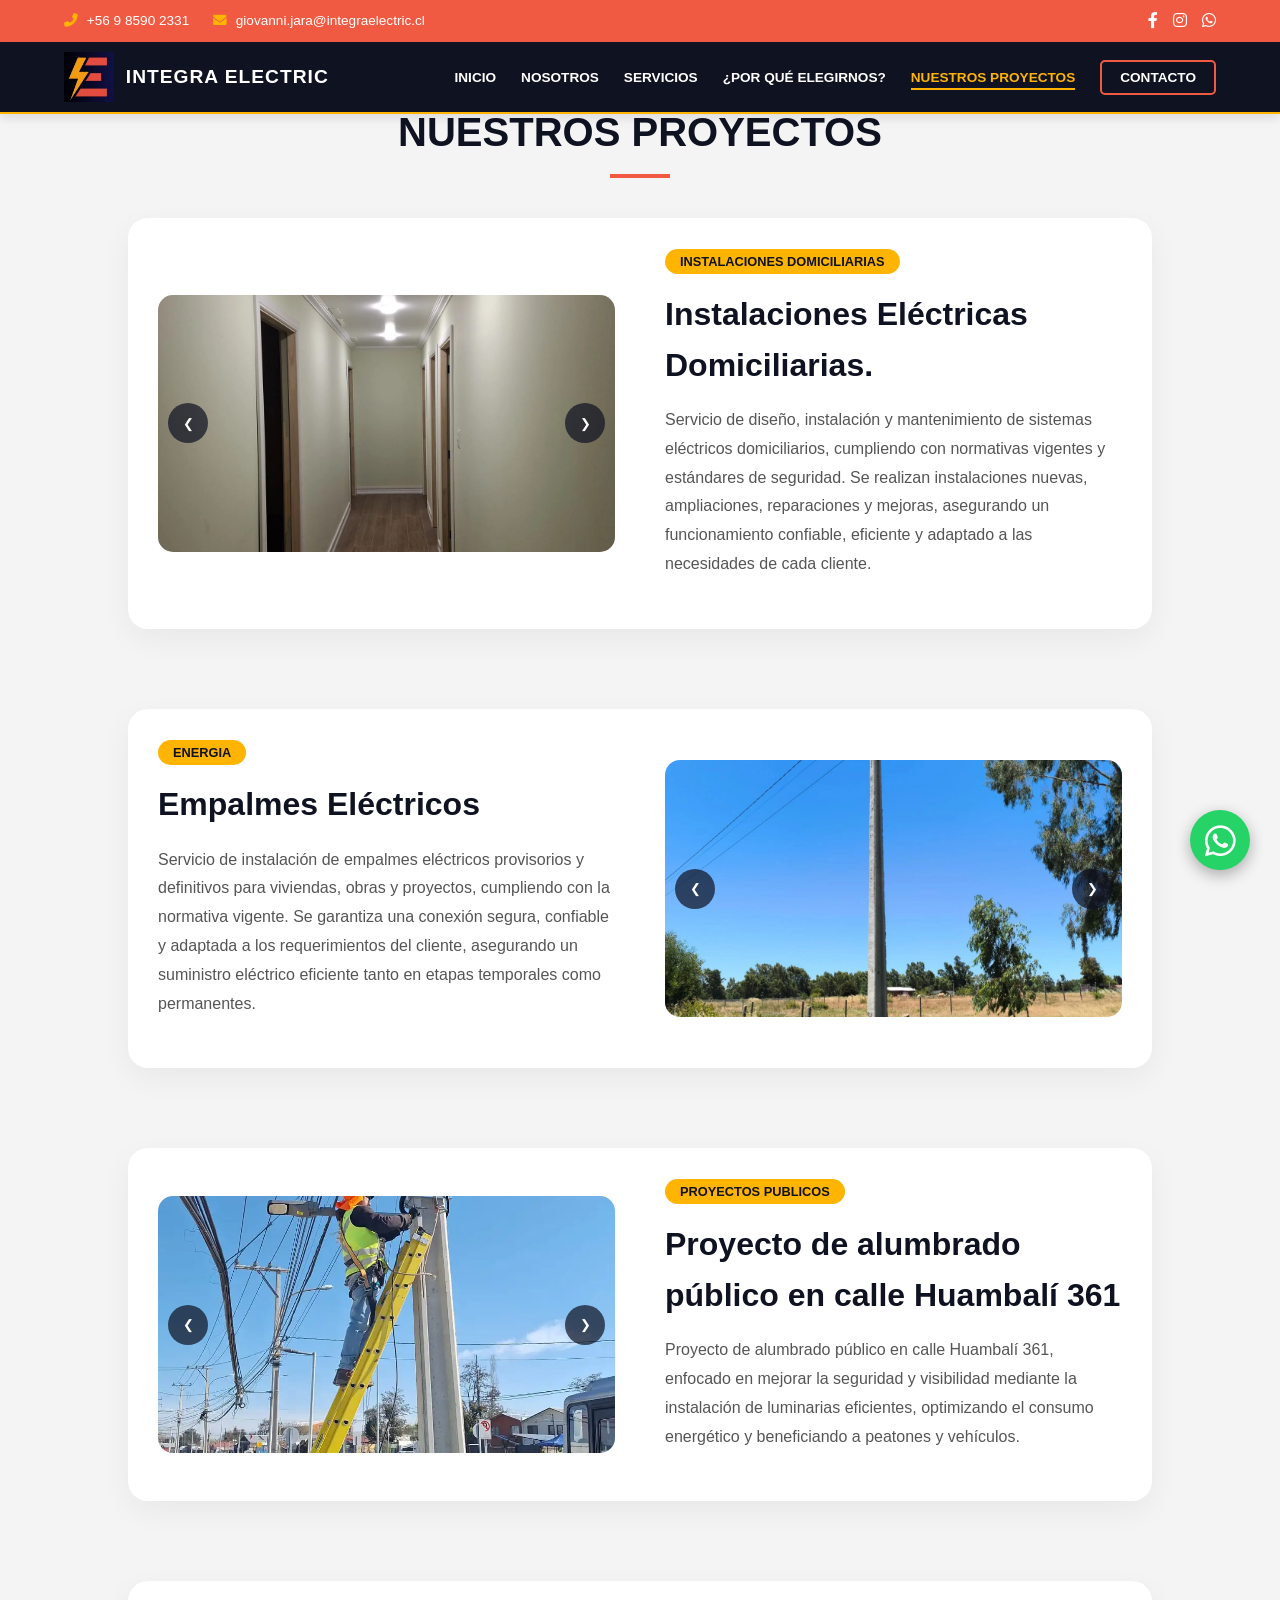
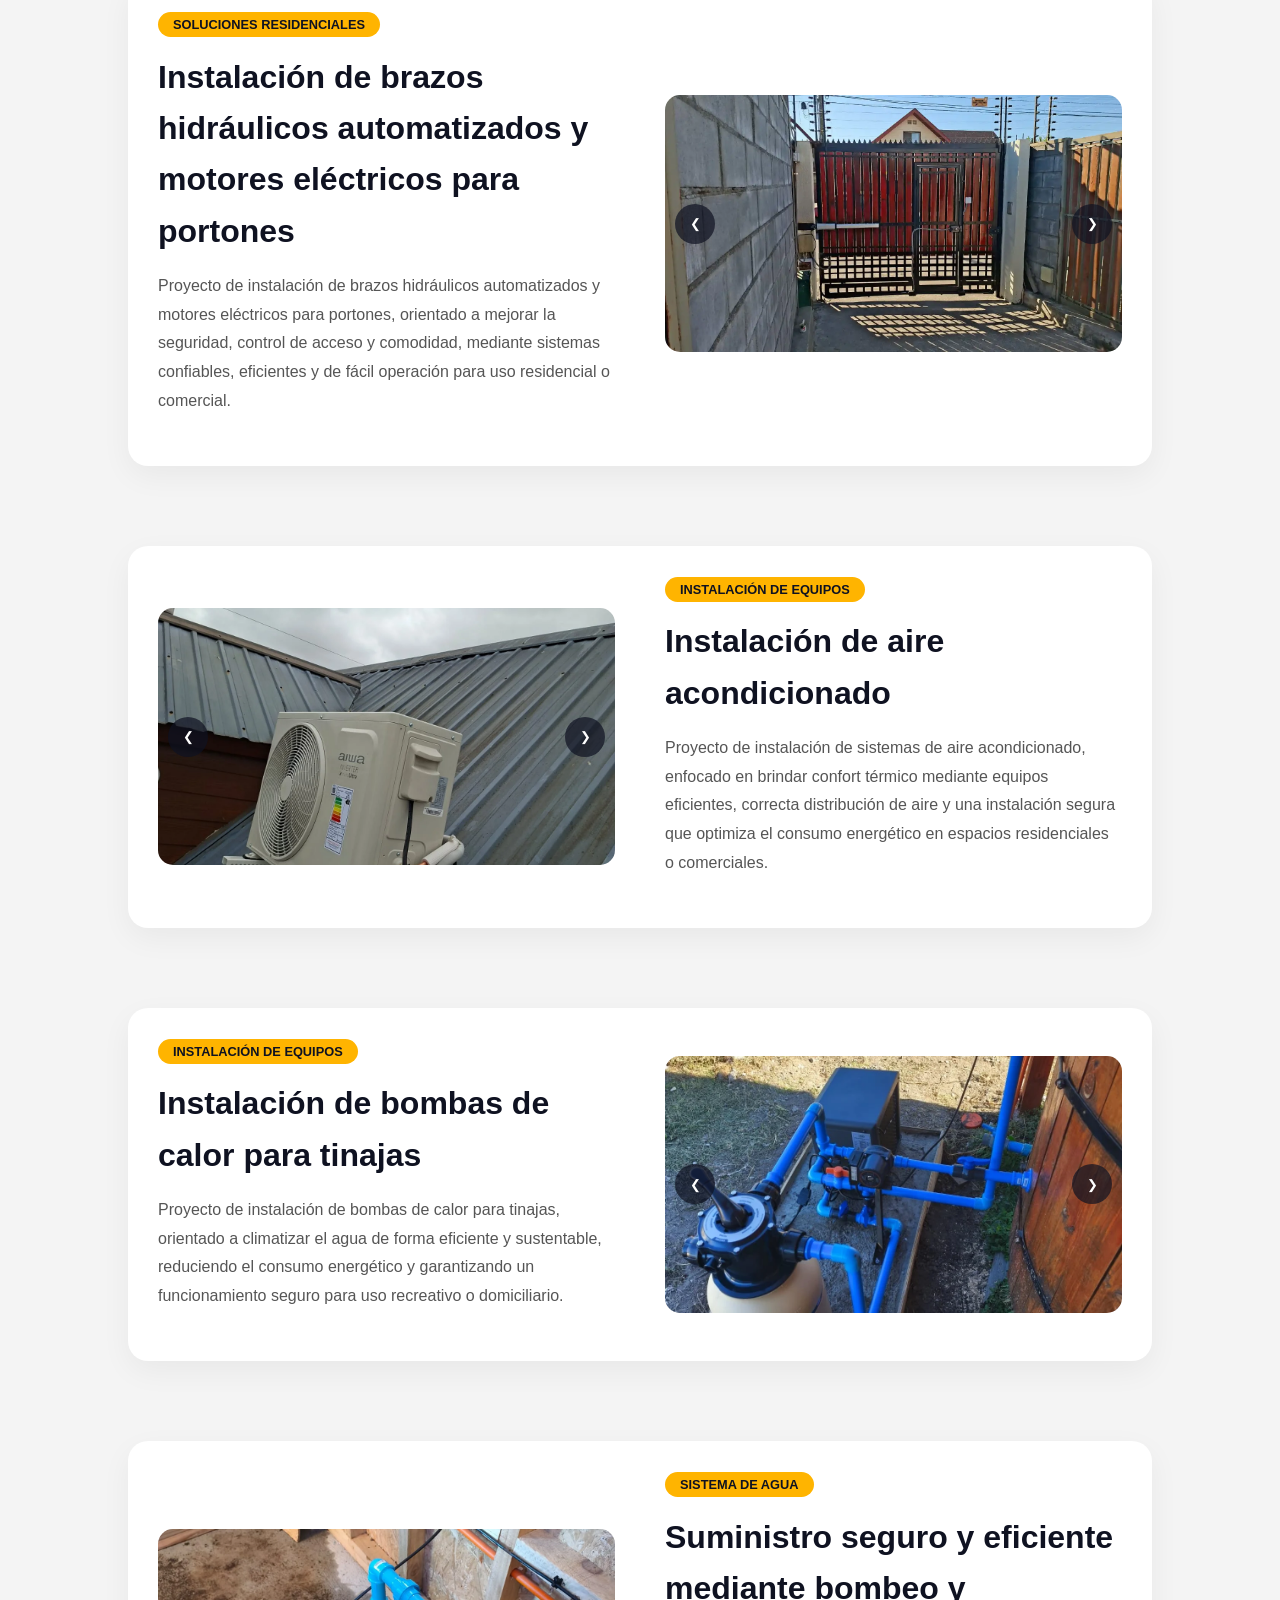
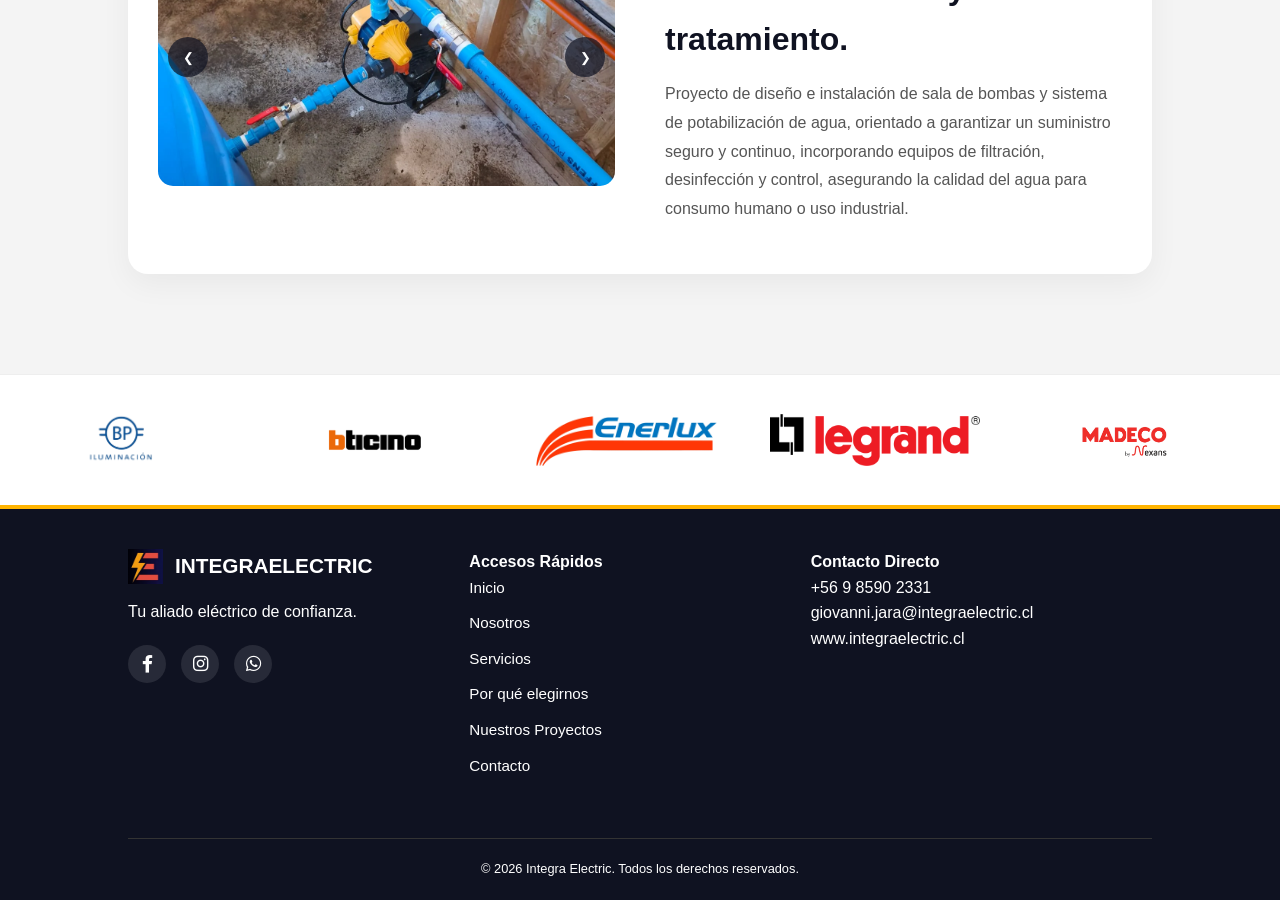
==== commit 71097e0b: "Update portafolio.html" ====
--- a/portafolio.html
+++ b/portafolio.html
@@ -46,33 +46,33 @@
         </div>
         <div class="project-card reverse">
             <div class="project-visual">
-                <div class="project-slider" id="slider-p1">
+                <div class="project-slider" id="slider-p2">
                     <div class="p-slide active"><img src="images/proyectos/empalmes/1e.webp" alt="1e"></div>
                     <div class="p-slide"><img src="images/proyectos/empalmnes/2e.webp" alt="2e"></div>
                     <div class="p-slide"><img src="images/proyectos/empalmes/3e.webp" alt="3e"></div>
                     <div class="p-slide"><img src="images/proyectos/empalmes/4e.webp" alt="4e"></div>
 
-                    <button class="prev" onclick="moveSlide('slider-p1', -1)">&#10094;</button>
-                    <button class="next" onclick="moveSlide('slider-p1', 1)">&#10095;</button>
+                    <button class="prev" onclick="moveSlide('slider-p2', -1)">&#10094;</button>
+                    <button class="next" onclick="moveSlide('slider-p2', 1)">&#10095;</button>
                     
                     <div class="slider-dots"></div>
                 </div>
             </div>
             <div class="project-info">
-                <span class="project-tag">Instalaciones Domiciliarias</span>
-                <h3>Instalaciones Eléctricas Domiciliarias.</h3>
-                <p>Servicio de diseño, instalación y mantenimiento de sistemas eléctricos domiciliarios, cumpliendo con normativas vigentes y estándares de seguridad. Se realizan instalaciones nuevas, ampliaciones, reparaciones y mejoras, asegurando un funcionamiento confiable, eficiente y adaptado a las necesidades de cada cliente.</p>
+                <span class="project-tag">Energia</span>
+                <h3>Empalmes Eléctricos</h3>
+                <p>Servicio de instalación de empalmes eléctricos provisorios y definitivos para viviendas, obras y proyectos, cumpliendo con la normativa vigente. Se garantiza una conexión segura, confiable y adaptada a los requerimientos del cliente, asegurando un suministro eléctrico eficiente tanto en etapas temporales como permanentes.</p>
             </div>
         </div>
         <div class="project-card">
             <div class="project-visual">
-                <div class="project-slider" id="slider-p1">
+                <div class="project-slider" id="slider-p3">
                     <div class="p-slide active"><img src="images/proyectos/alumbrado/1a.webp" alt="1a"></div>
                     <div class="p-slide"><img src="images/proyectos/alumbrado/2a.webp" alt="2a"></div>
                     <div class="p-slide"><img src="images/proyectos/alumbrado/3a.webp" alt="3a"></div>
                     <div class="p-slide"><img src="images/proyectos/alumbrado/4a.webp" alt="4a"></div>
-                    <button class="prev" onclick="moveSlide('slider-p1', -1)">&#10094;</button>
-                    <button class="next" onclick="moveSlide('slider-p1', 1)">&#10095;</button>
+                    <button class="prev" onclick="moveSlide('slider-p3', -1)">&#10094;</button>
+                    <button class="next" onclick="moveSlide('slider-p3', 1)">&#10095;</button>
                     
                     <div class="slider-dots"></div>
                 </div>
@@ -86,7 +86,7 @@
 
         <div class="project-card reverse">
             <div class="project-visual">
-                <div class="project-slider" id="slider-p2">
+                <div class="project-slider" id="slider-p4">
                     <div class="p-slide active"><img src="images/proyectos/brazos_portones/1au.webp" alt="1au"></div>
                     <div class="p-slide"><img src="images/proyectos/brazos_portones/2au.webp" alt="2au"></div>
                     <div class="p-slide"><img src="images/proyectos/brazos_portones/3au.webp" alt="3au"></div>
@@ -94,8 +94,8 @@
                     <div class="p-slide"><img src="images/proyectos/brazos_portones/5au.webp" alt="5au"></div>
                     <div class="p-slide"><img src="images/proyectos/brazos_portones/6au.webp" alt="6au"></div>
                     <div class="p-slide"><img src="images/proyectos/brazos_portones/7au.webp" alt="7au"></div>
-                    <button class="prev" onclick="moveSlide('slider-p2', -1)">&#10094;</button>
-                    <button class="next" onclick="moveSlide('slider-p2', 1)">&#10095;</button>
+                    <button class="prev" onclick="moveSlide('slider-p4', -1)">&#10094;</button>
+                    <button class="next" onclick="moveSlide('slider-p4', 1)">&#10095;</button>
                     
                     <div class="slider-dots"></div>
                 </div>
@@ -109,12 +109,12 @@
         </div>
         <div class="project-card">
             <div class="project-visual">
-                <div class="project-slider" id="slider-p1">
-                    <div class="p-slide active"><img src="images/proyectos/aire_acondicionado/1ia.webp" alt="1ia"></div>
-                    <div class="p-slide"><img src="images/proyectos/aire_acondicionado/2ia.webp" alt="2ia"></div>
-                    <div class="p-slide"><img src="images/proyectos/aire_acondicionado/3ia.webp" alt="3ia"></div>
-                    <button class="prev" onclick="moveSlide('slider-p1', -1)">&#10094;</button>
-                    <button class="next" onclick="moveSlide('slider-p1', 1)">&#10095;</button>
+                <div class="project-slider" id="slider-p5">
+                    <div class="p-slide active"><img src="images/proyectos/aire_condicionado/1ia.webp" alt="1ia"></div>
+                    <div class="p-slide"><img src="images/proyectos/aire_condicionado/2ia.webp" alt="2ia"></div>
+                    <div class="p-slide"><img src="images/proyectos/aire_condicionado/3ia.webp" alt="3ia"></div>
+                    <button class="prev" onclick="moveSlide('slider-p5', -1)">&#10094;</button>
+                    <button class="next" onclick="moveSlide('slider-p5', 1)">&#10095;</button>
                     
                     <div class="slider-dots"></div>
                 </div>
@@ -128,13 +128,13 @@
         
         <div class="project-card reverse">
             <div class="project-visual">
-                <div class="project-slider" id="slider-p1">
+                <div class="project-slider" id="slider-p6">
                     <div class="p-slide active"><img src="images/proyectos/bombas/1ib.webp" alt="1ib"></div>
                     <div class="p-slide"><img src="images/proyectos/bombas/2ib.webp" alt="2ib"></div>
                     <div class="p-slide"><img src="images/proyectos/bombas/3ib.webp" alt="3ib"></div>
                     <div class="p-slide"><img src="images/proyectos/bombas/4ib.webp" alt="4ib"></div>
-                    <button class="prev" onclick="moveSlide('slider-p1', -1)">&#10094;</button>
-                    <button class="next" onclick="moveSlide('slider-p1', 1)">&#10095;</button>
+                    <button class="prev" onclick="moveSlide('slider-p6', -1)">&#10094;</button>
+                    <button class="next" onclick="moveSlide('slider-p6', 1)">&#10095;</button>
                     
                     <div class="slider-dots"></div>
                 </div>
@@ -147,7 +147,7 @@
         </div>
         <div class="project-card">
             <div class="project-visual">
-                <div class="project-slider" id="slider-p1">
+                <div class="project-slider" id="slider-p7">
                     <div class="p-slide active"><img src="images/proyectos/sala_bombas/1s.webp" alt="1s"></div>
                     <div class="p-slide"><img src="images/proyectos/sala_bombas/2s.webp" alt="2s"></div>
                     <div class="p-slide"><img src="images/proyectos/sala_bombas/3s.webp" alt="3s"></div>
@@ -157,8 +157,8 @@
                     <div class="p-slide"><img src="images/proyectos/sala_bombas/7s.webp" alt="7s"></div>
                     <div class="p-slide"><img src="images/proyectos/sala_bombas/8s.webp" alt="8s"></div>
                     <div class="p-slide"><img src="images/proyectos/sala_bombas/9s.webp" alt="9s"></div>
-                    <button class="prev" onclick="moveSlide('slider-p1', -1)">&#10094;</button>
-                    <button class="next" onclick="moveSlide('slider-p1', 1)">&#10095;</button>
+                    <button class="prev" onclick="moveSlide('slider-p7', -1)">&#10094;</button>
+                    <button class="next" onclick="moveSlide('slider-p7', 1)">&#10095;</button>
                     
                     <div class="slider-dots"></div>
                 </div>
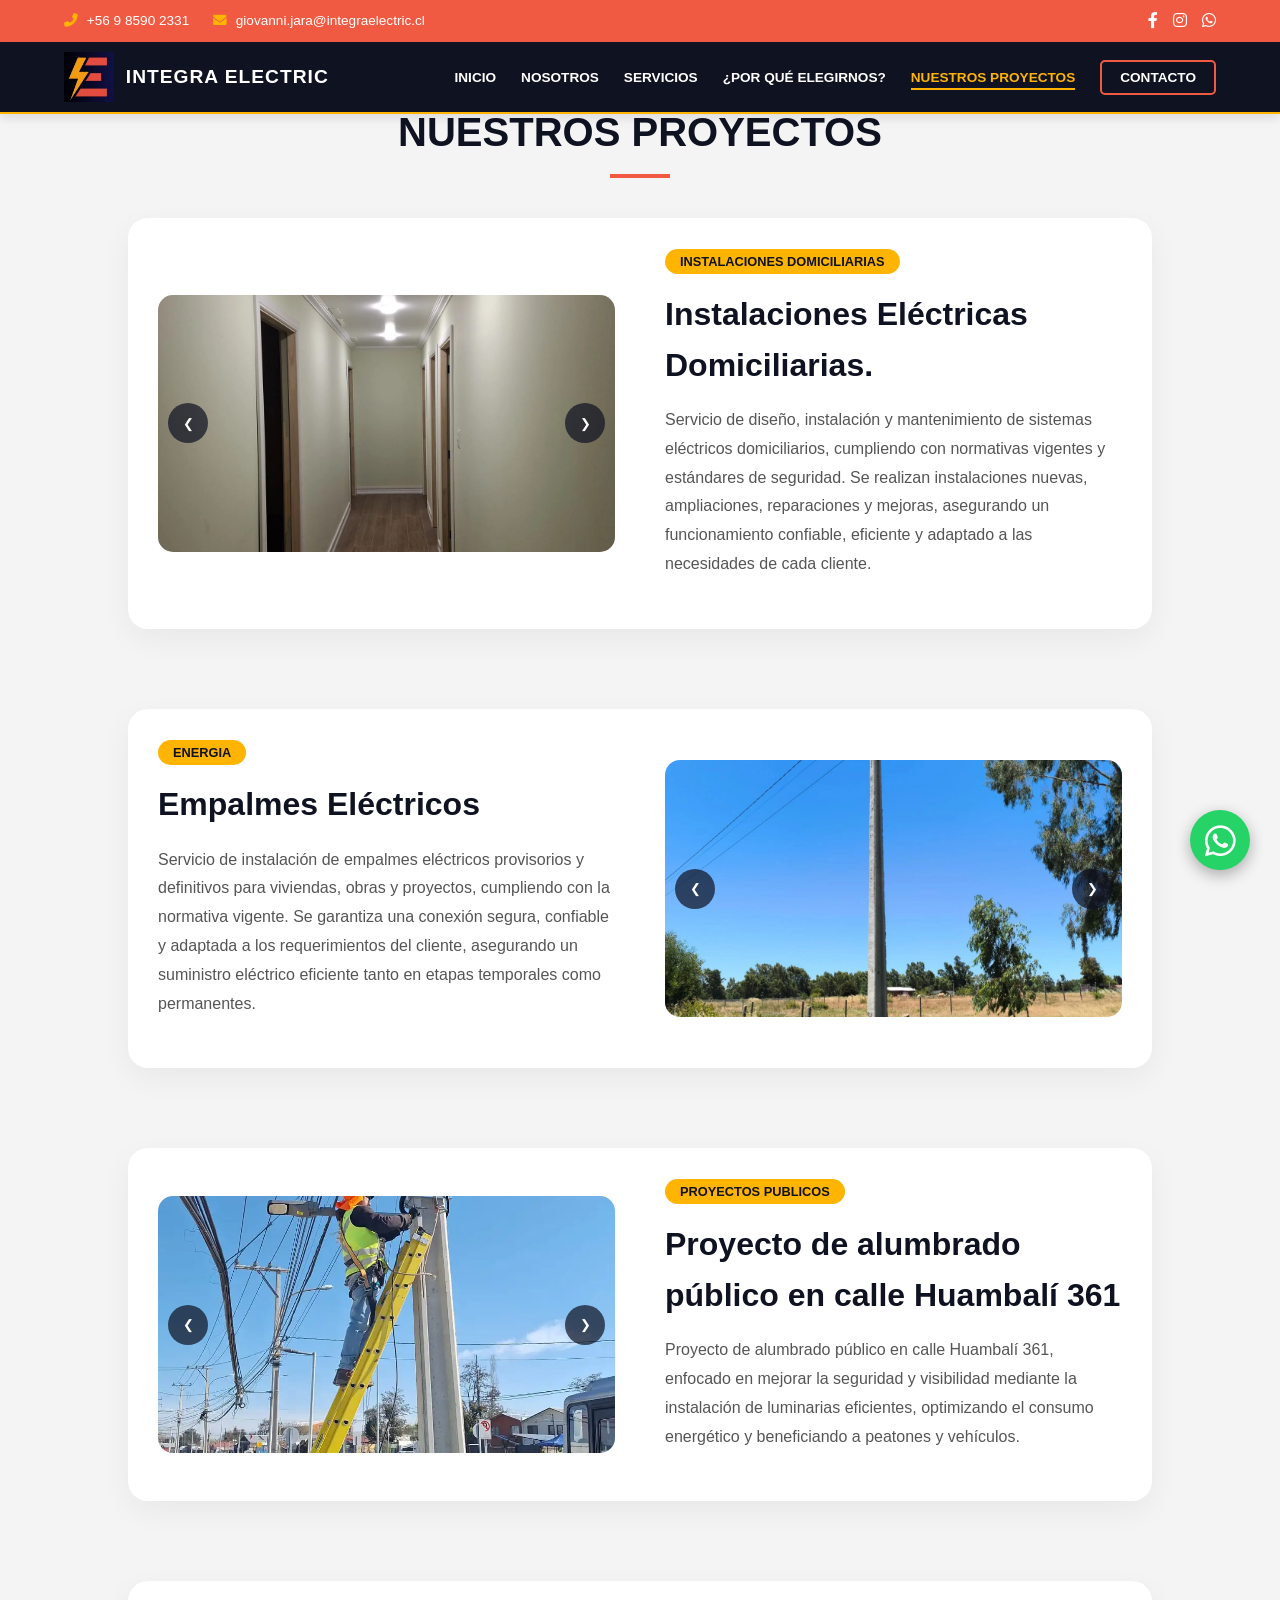
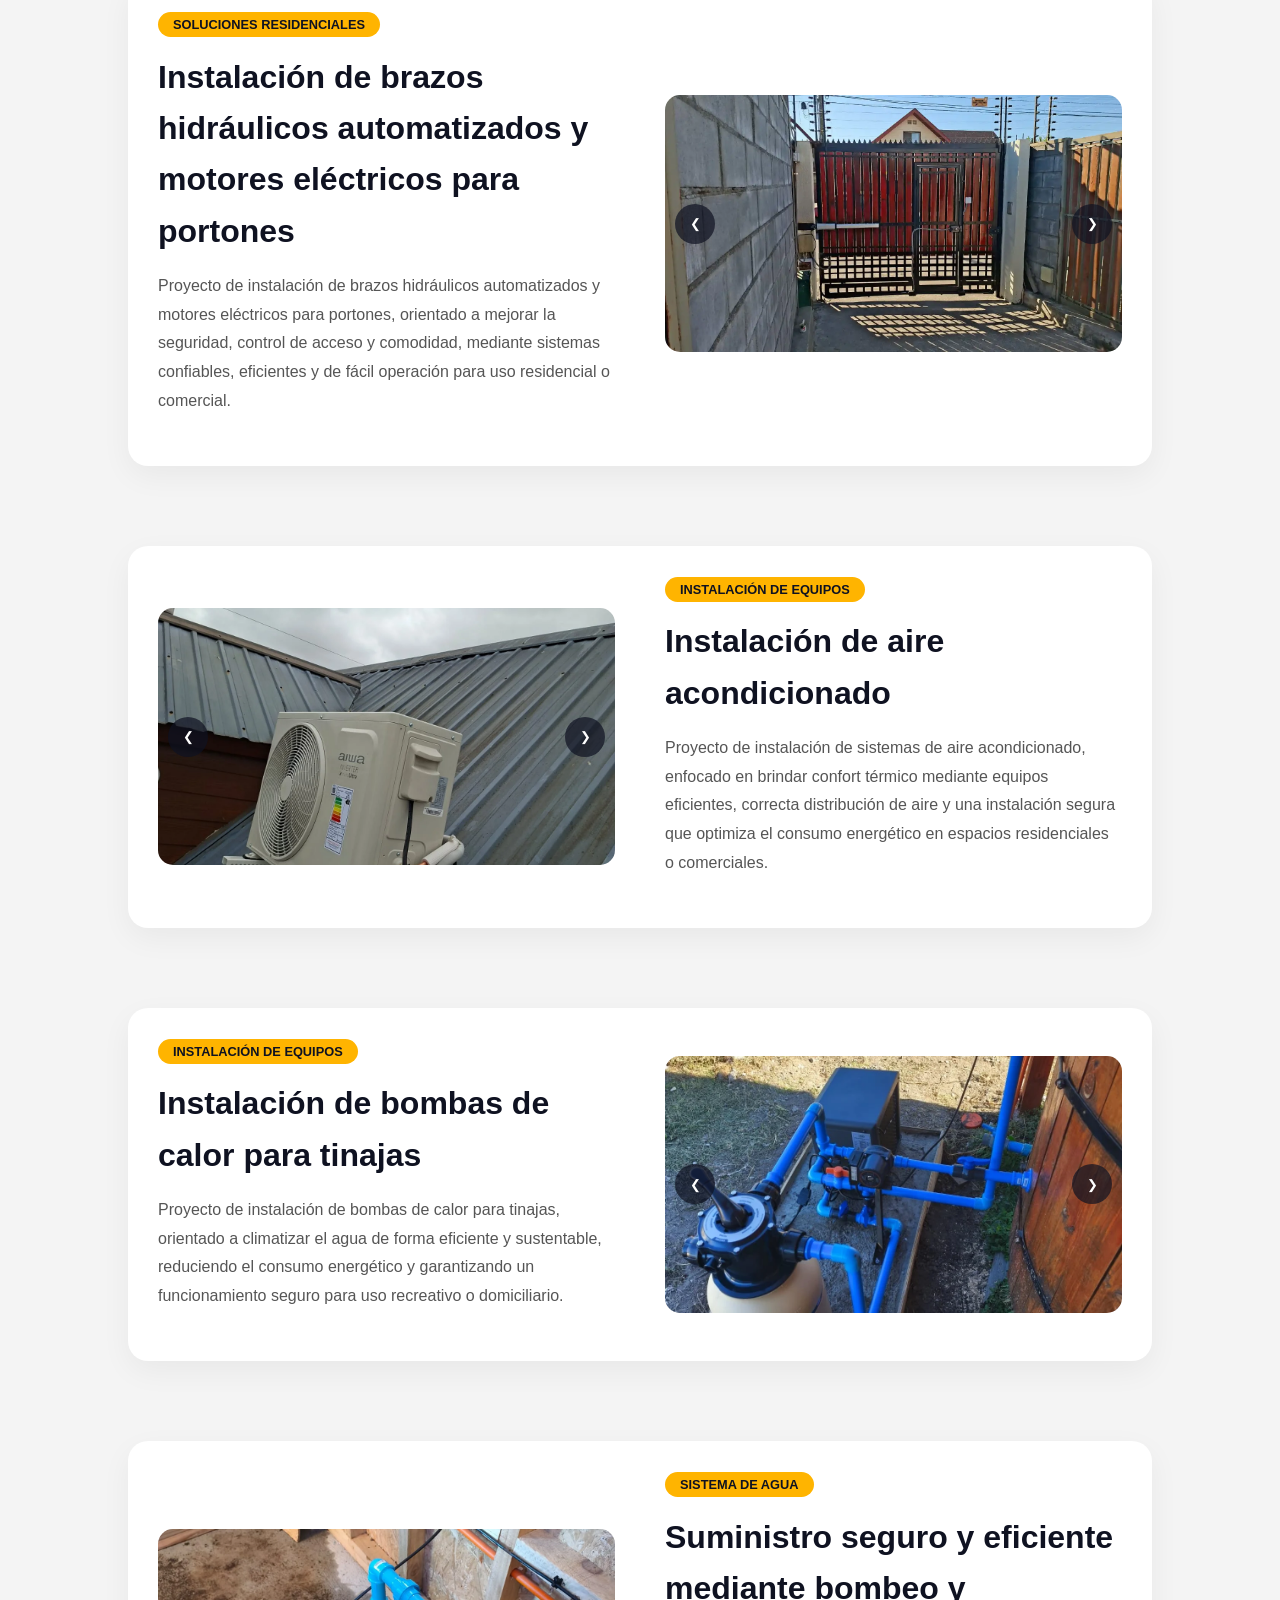
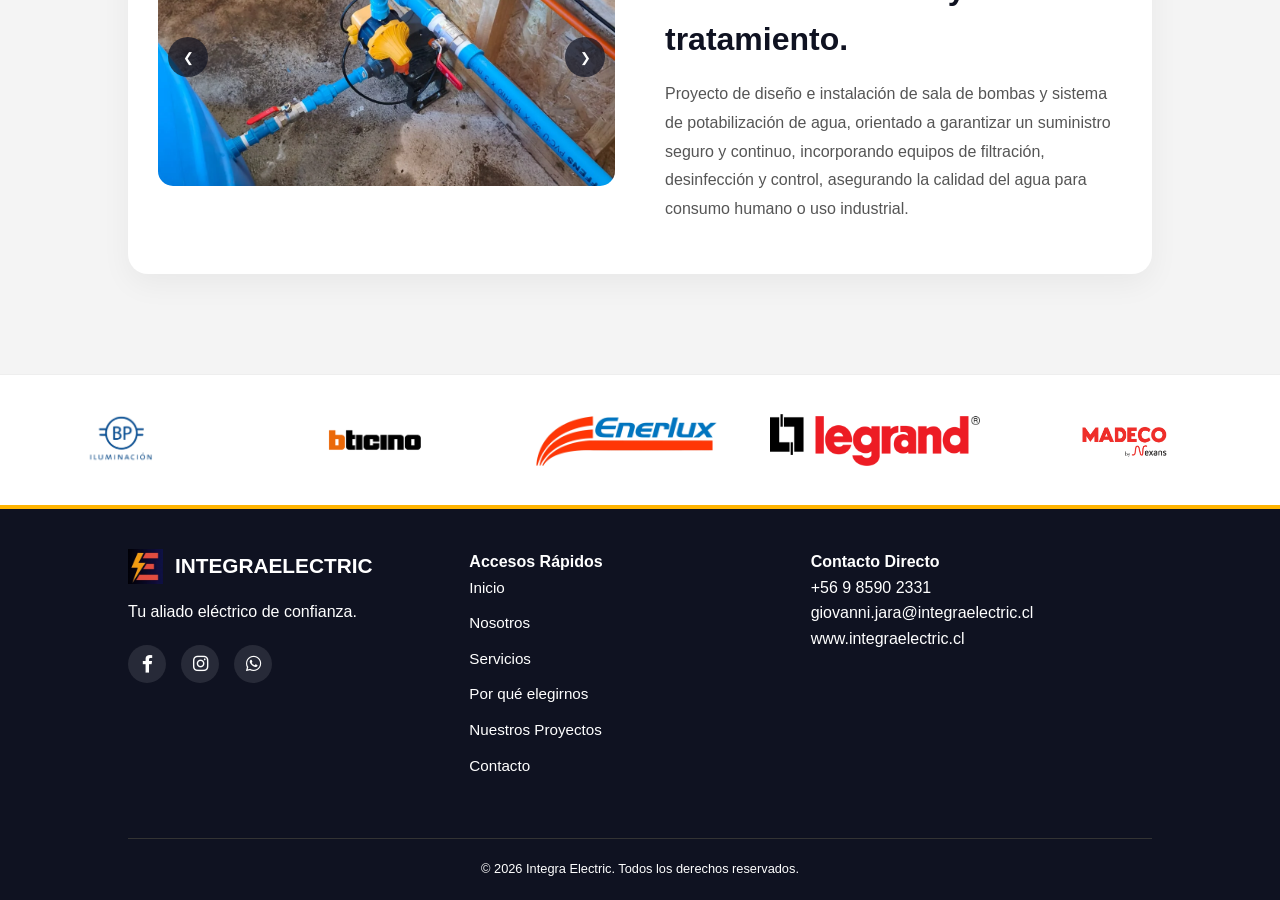
==== commit 5f4fa352: "Update portafolio.html" ====
--- a/portafolio.html
+++ b/portafolio.html
@@ -48,7 +48,7 @@
             <div class="project-visual">
                 <div class="project-slider" id="slider-p2">
                     <div class="p-slide active"><img src="images/proyectos/empalmes/1e.webp" alt="1e"></div>
-                    <div class="p-slide"><img src="images/proyectos/empalmnes/2e.webp" alt="2e"></div>
+                    <div class="p-slide"><img src="images/proyectos/empalmes/2e.webp" alt="2e"></div>
                     <div class="p-slide"><img src="images/proyectos/empalmes/3e.webp" alt="3e"></div>
                     <div class="p-slide"><img src="images/proyectos/empalmes/4e.webp" alt="4e"></div>
 
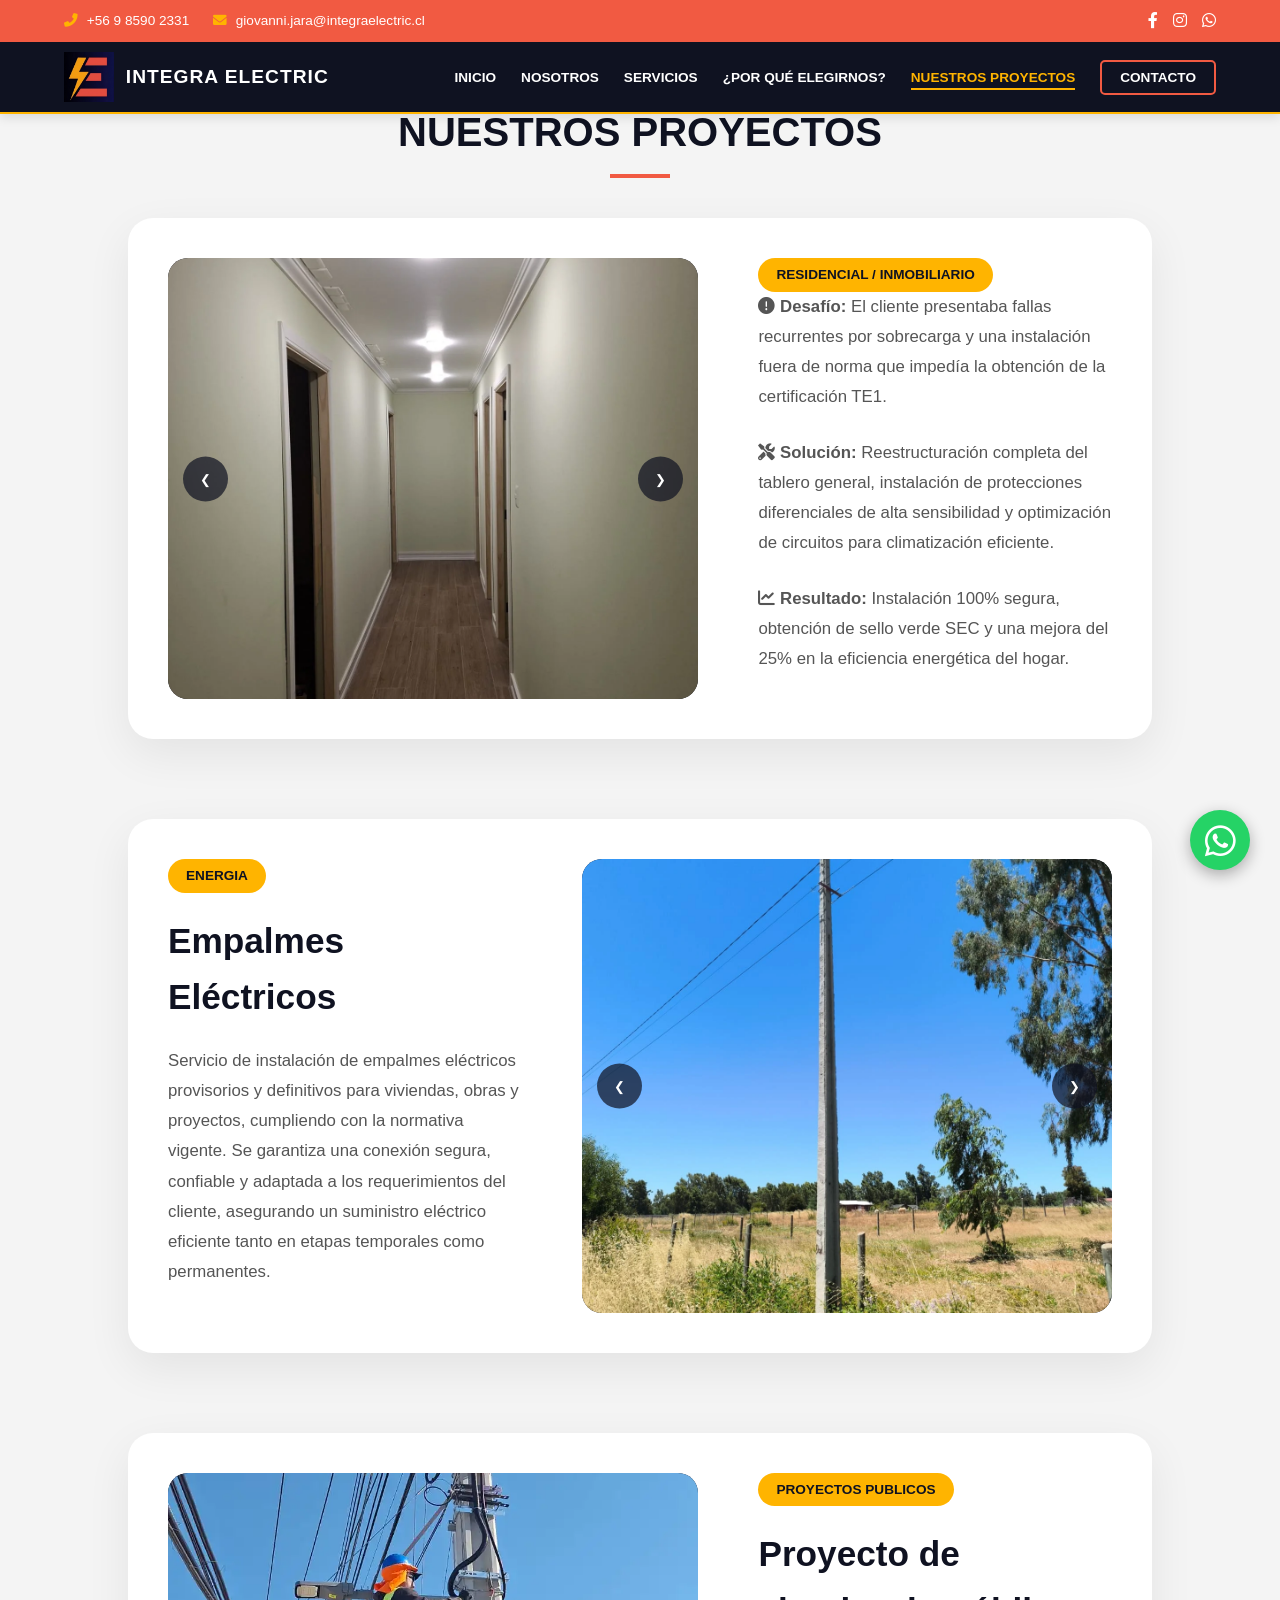
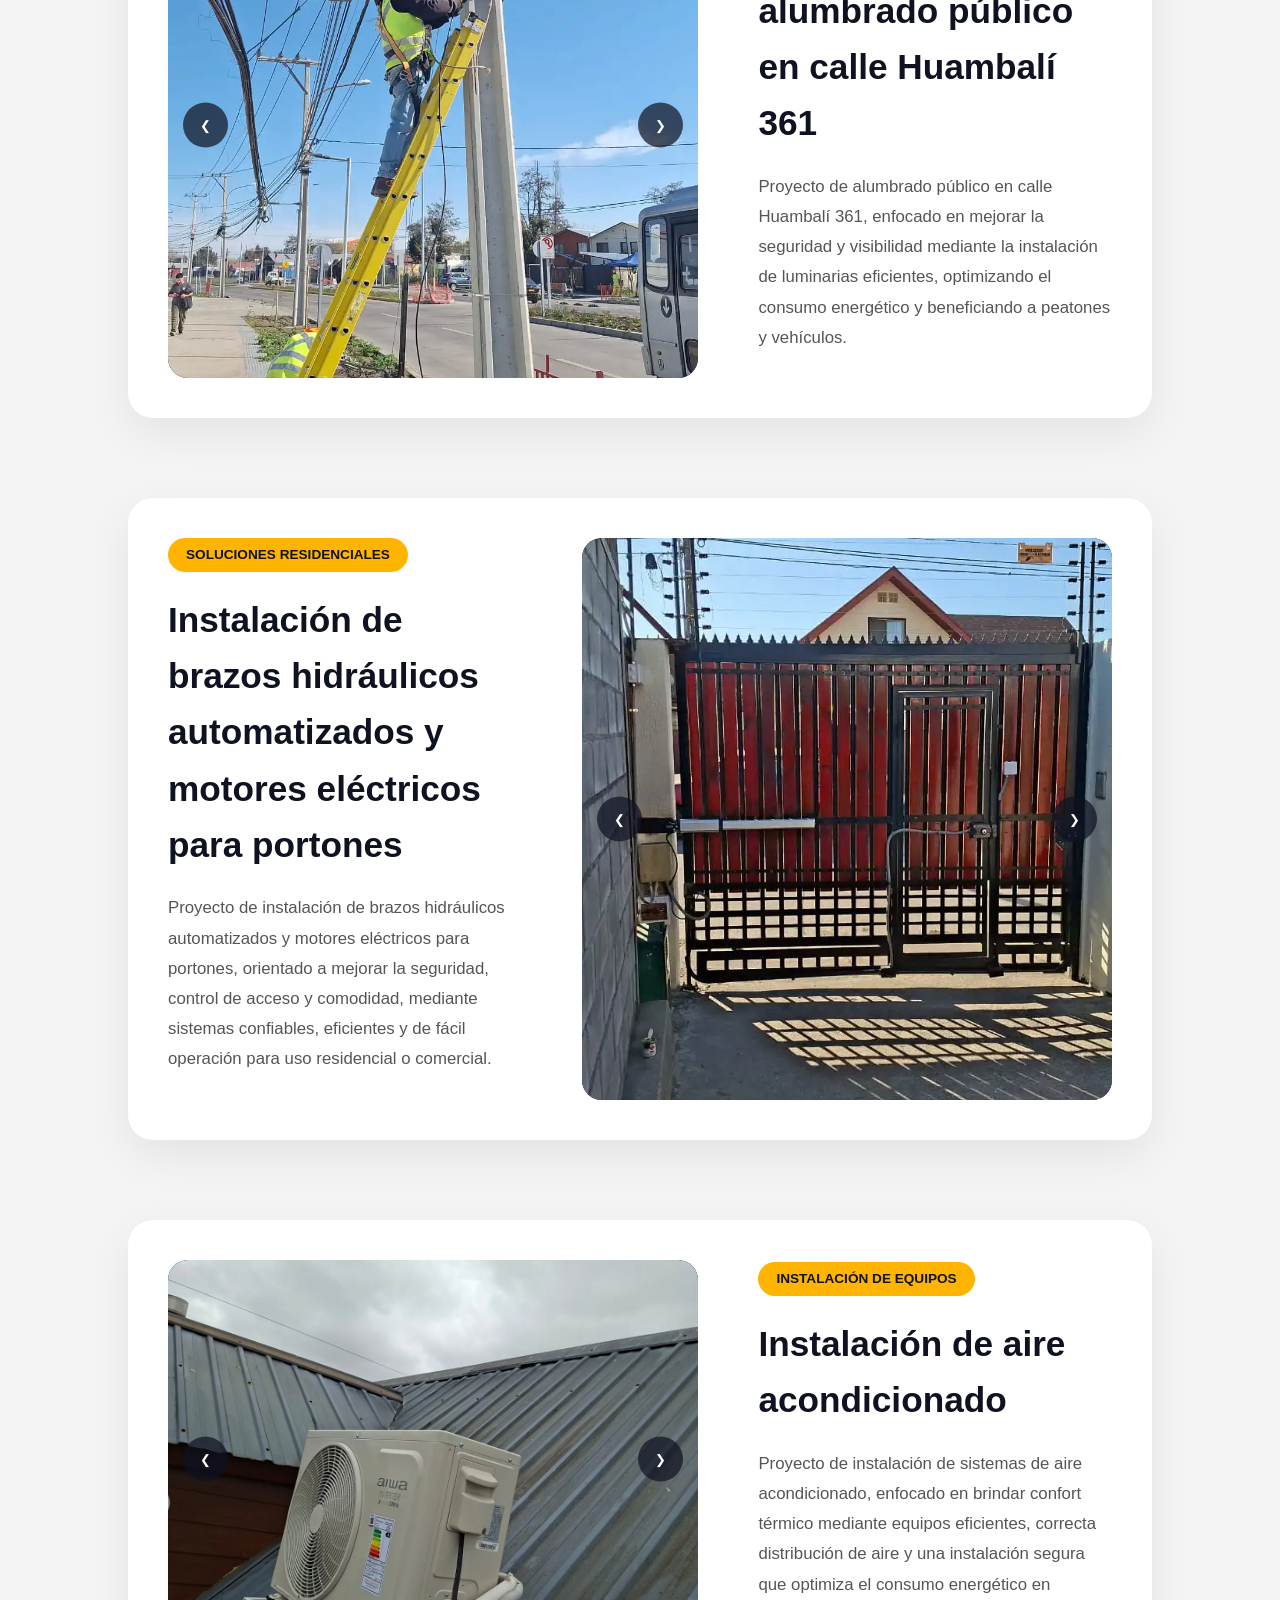
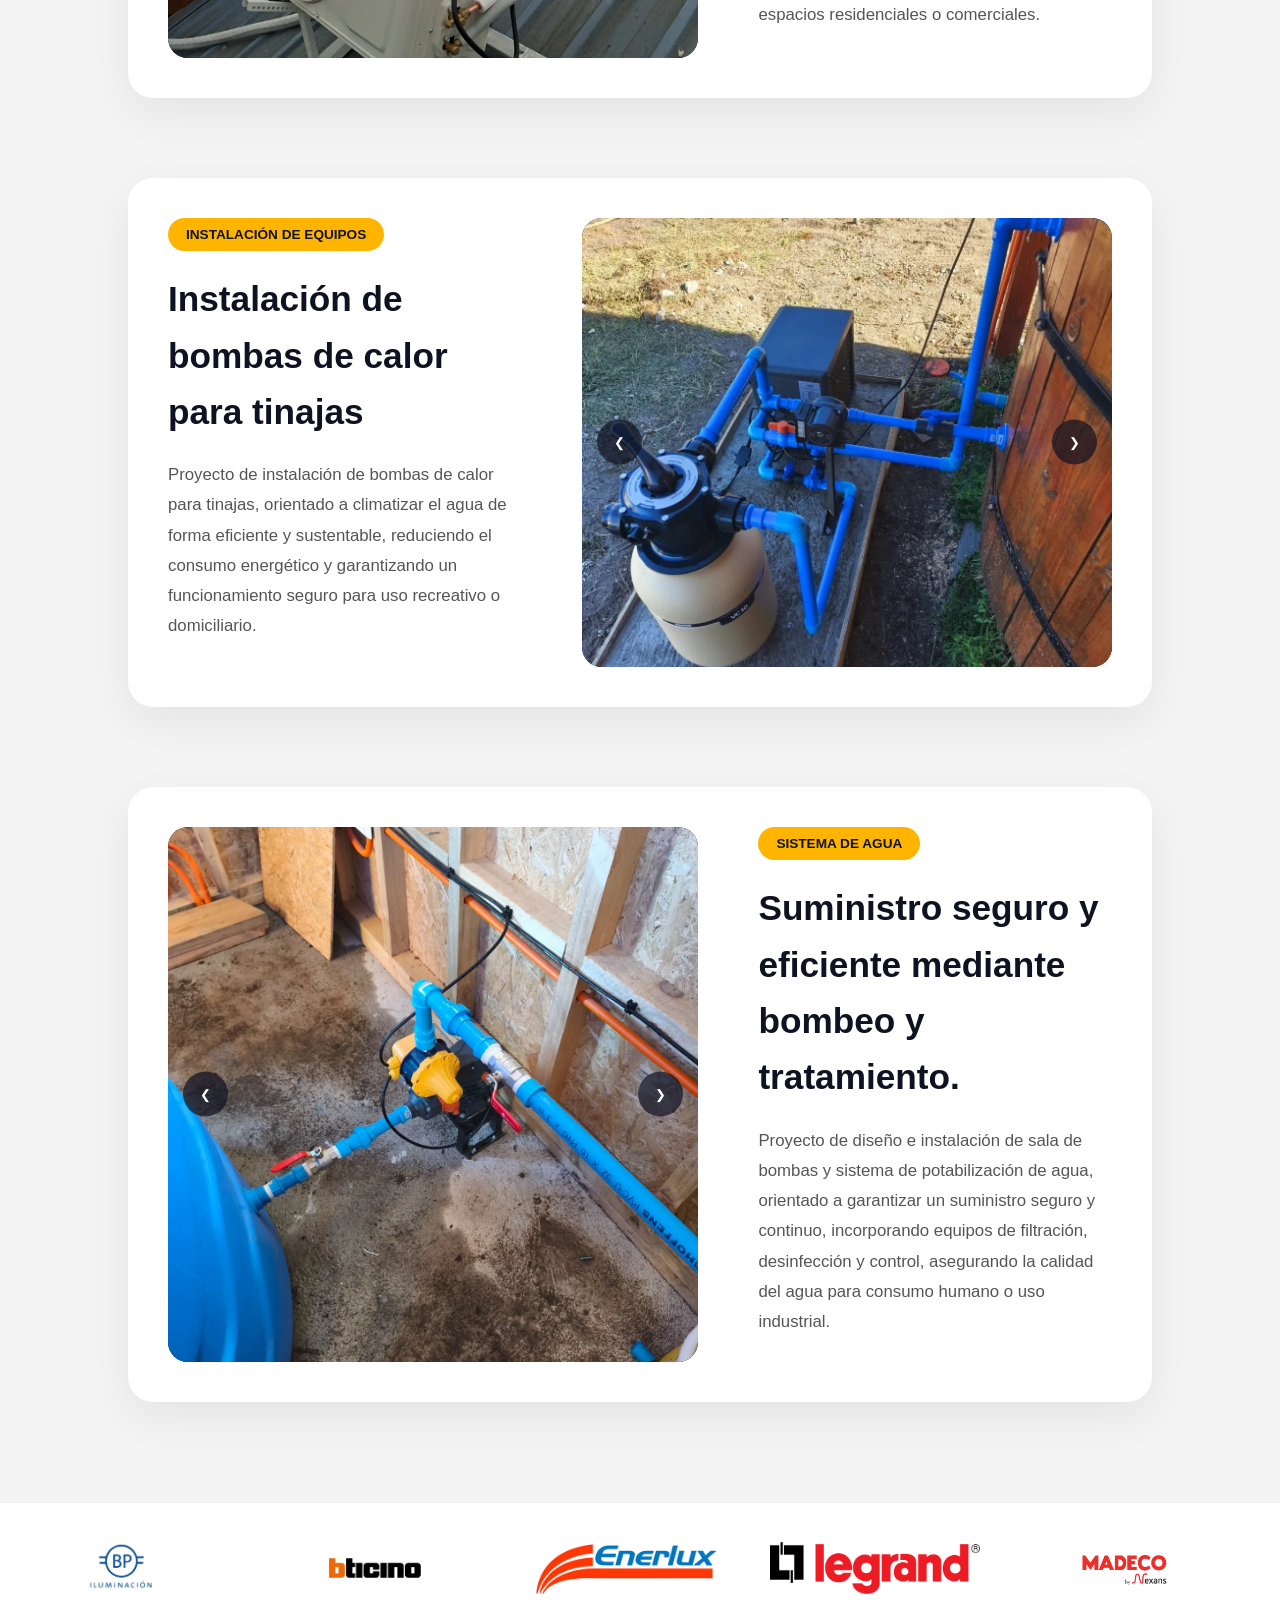
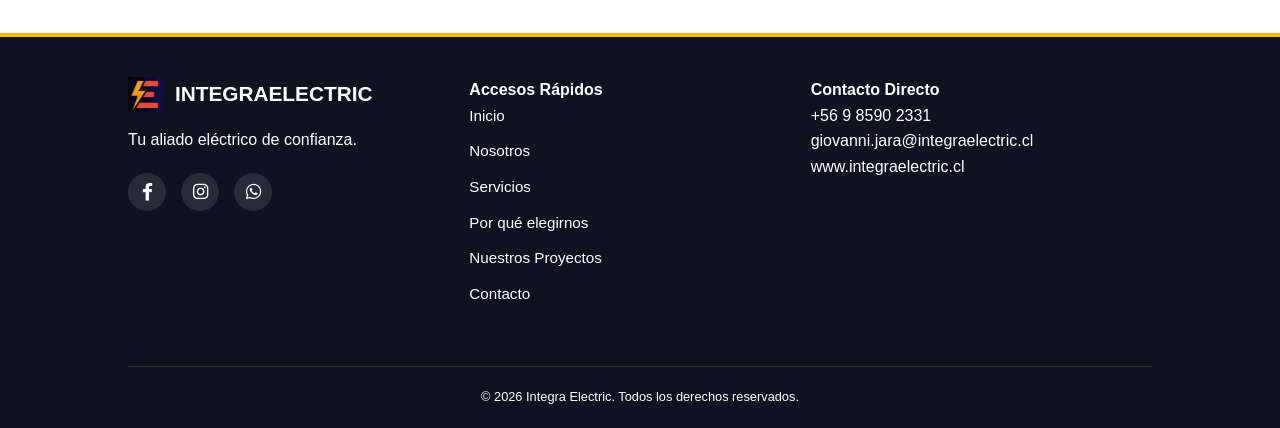
==== commit 83f75527: "Update portafolio.html" ====
--- a/portafolio.html
+++ b/portafolio.html
@@ -39,10 +39,17 @@
                 </div>
             </div>
             <div class="project-info">
-                <span class="project-tag">Instalaciones Domiciliarias</span>
-                <h3>Instalaciones Eléctricas Domiciliarias.</h3>
-                <p>Servicio de diseño, instalación y mantenimiento de sistemas eléctricos domiciliarios, cumpliendo con normativas vigentes y estándares de seguridad. Se realizan instalaciones nuevas, ampliaciones, reparaciones y mejoras, asegurando un funcionamiento confiable, eficiente y adaptado a las necesidades de cada cliente.</p>
-            </div>
+    <span class="project-tag">Residencial / Inmobiliario</span>
+    
+        <div class="project-story">
+        <p><strong><i class="fas fa-exclamation-circle"></i> Desafío:</strong> El cliente presentaba fallas recurrentes por sobrecarga y una instalación fuera de norma que impedía la obtención de la certificación TE1.</p>
+        
+        <p><strong><i class="fas fa-tools"></i> Solución:</strong> Reestructuración completa del tablero general, instalación de protecciones diferenciales de alta sensibilidad y optimización de circuitos para climatización eficiente.</p>
+        
+        <p><strong><i class="fas fa-chart-line"></i> Resultado:</strong> Instalación 100% segura, obtención de sello verde SEC y una mejora del 25% en la eficiencia energética del hogar.</p>
+        </div>
+
+</div>
         </div>
         <div class="project-card reverse">
             <div class="project-visual">
--- a/css/portafolio.css
+++ b/css/portafolio.css
@@ -1,11 +1,11 @@
-/* --- PORTAFOLIO DE PROYECTOS --- */
+/* --- PORTAFOLIO DE PROYECTOS - ACTUALIZADO +20% --- */
 #portafolio {
     background-color: var(--gris-claro);
     padding: 100px 10%;
 }
 
 .portfolio-container {
-    max-width: 1200px;
+    max-width: 1300px; /* Aumentamos el ancho máximo para dar espacio al crecimiento */
     margin: 0 auto;
     display: flex;
     flex-direction: column;
@@ -14,26 +14,31 @@
 
 .project-card {
     display: flex;
-    align-items: center;
-    gap: 50px;
+    align-items: stretch; /* Cambiado a stretch para que ambas columnas igualen altura */
+    gap: 60px; /* Aumentamos el gap para aire visual */
     background: var(--blanco);
-    padding: 30px;
-    border-radius: 20px;
-    box-shadow: 0 10px 30px rgba(0,0,0,0.05);
+    padding: 40px; /* Aumentamos el padding de la card */
+    border-radius: 25px;
+    box-shadow: 0 15px 45px rgba(0,0,0,0.07);
 }
 
 .project-card.reverse {
     flex-direction: row-reverse;
 }
 
-/* Slider Interno del Proyecto */
+/* Slider Interno - Agrandado un 20% en proporción */
 .project-visual {
-    flex: 1;
-    min-width: 300px;
+    /* 1. Le damos más prioridad a la imagen (flex: 1.5 en lugar de 1) */
+    flex: 1.5; 
+    min-width: 350px;
     position: relative;
-    border-radius: 15px;
+    border-radius: 20px;
     overflow: hidden;
-    aspect-ratio: 16 / 9;
+    
+    /* 2. Cambiamos la proporción a 4:3 para ganar un 20-25% más de altura visual */
+    aspect-ratio: 4 / 3; 
+    
+    background: var(--azul-oscuro);
 }
 
 .project-slider {
@@ -57,10 +62,10 @@
 .p-slide img {
     width: 100%;
     height: 100%;
-    object-fit: cover;
+    object-fit: cover; /* Mantiene la imagen perfecta sin importar su origen */
 }
 
-/* Botones de navegación del slider */
+/* Botones de navegación */
 .project-slider button {
     position: absolute;
     top: 50%;
@@ -68,60 +73,65 @@
     background: rgba(15, 18, 33, 0.7);
     color: white;
     border: none;
-    padding: 10px;
+    padding: 12px;
     cursor: pointer;
     z-index: 5;
     border-radius: 50%;
-    width: 40px;
-    height: 40px;
+    width: 45px;
+    height: 45px;
+    transition: 0.3s;
 }
 
-.project-slider .prev { left: 10px; }
-.project-slider .next { right: 10px; }
+.project-slider button:hover {
+    background: var(--rojo-logo);
+}
+
+.project-slider .prev { left: 15px; }
+.project-slider .next { right: 15px; }
 
 /* Contenido del Texto */
 .project-info {
-    flex: 1;
+    flex: 1; /* El texto ahora ocupa un poco menos que la imagen */
+    display: flex;
+    flex-direction: column;
+    justify-content: center;
 }
 
 .project-tag {
     background: var(--naranja-rayo);
     color: var(--azul-oscuro);
-    padding: 5px 15px;
-    font-size: 0.8rem;
+    padding: 6px 18px;
+    font-size: 0.85rem;
     font-weight: 700;
     border-radius: 50px;
     text-transform: uppercase;
+    align-self: flex-start;
 }
 
 .project-info h3 {
-    font-size: 2rem;
+    font-size: 2.2rem; /* Texto un poco más grande */
     color: var(--azul-oscuro);
-    margin: 15px 0;
+    margin: 20px 0;
 }
 
 .project-info p {
     color: #555;
     line-height: 1.8;
-    margin-bottom: 20px;
+    margin-bottom: 25px;
+    font-size: 1.05rem;
 }
 
 .project-details {
     list-style: none;
     display: grid;
     grid-template-columns: 1fr 1fr;
-    gap: 10px;
+    gap: 15px;
 }
 
 .project-details li {
-    font-size: 0.9rem;
+    font-size: 0.95rem;
     font-weight: 600;
     color: var(--azul-oscuro);
-}
-
-.project-details li i {
-    color: var(--rojo-logo);
-    margin-right: 5px;
 }
 
 /* Responsivo */
@@ -129,8 +139,13 @@
     .project-card, .project-card.reverse {
         flex-direction: column;
         text-align: center;
+        padding: 30px;
     }
-    .project-details {
-        justify-content: center;
+    .project-visual {
+        width: 100%;
+        aspect-ratio: 16 / 9; /* En móviles volvemos a una altura menor para no ocupar toda la pantalla */
+    }
+    .project-tag {
+        align-self: center;
     }
 }
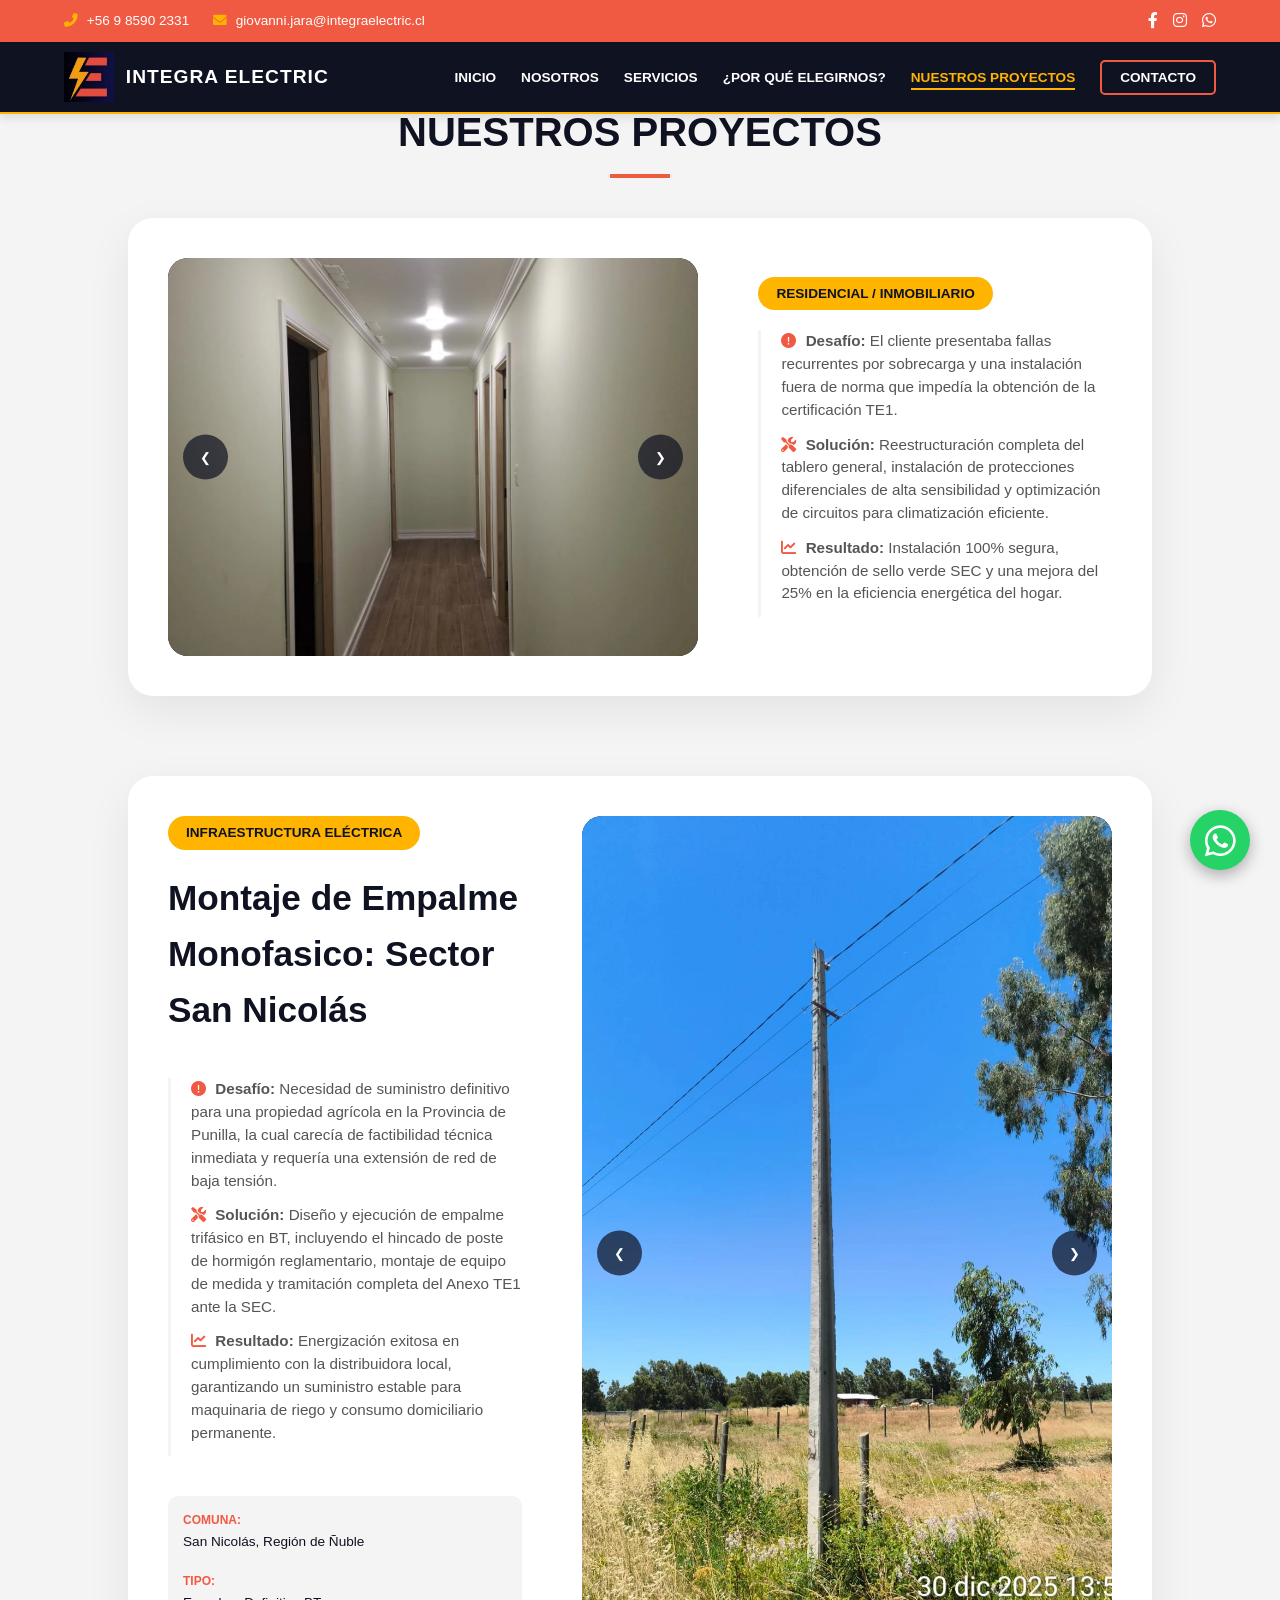
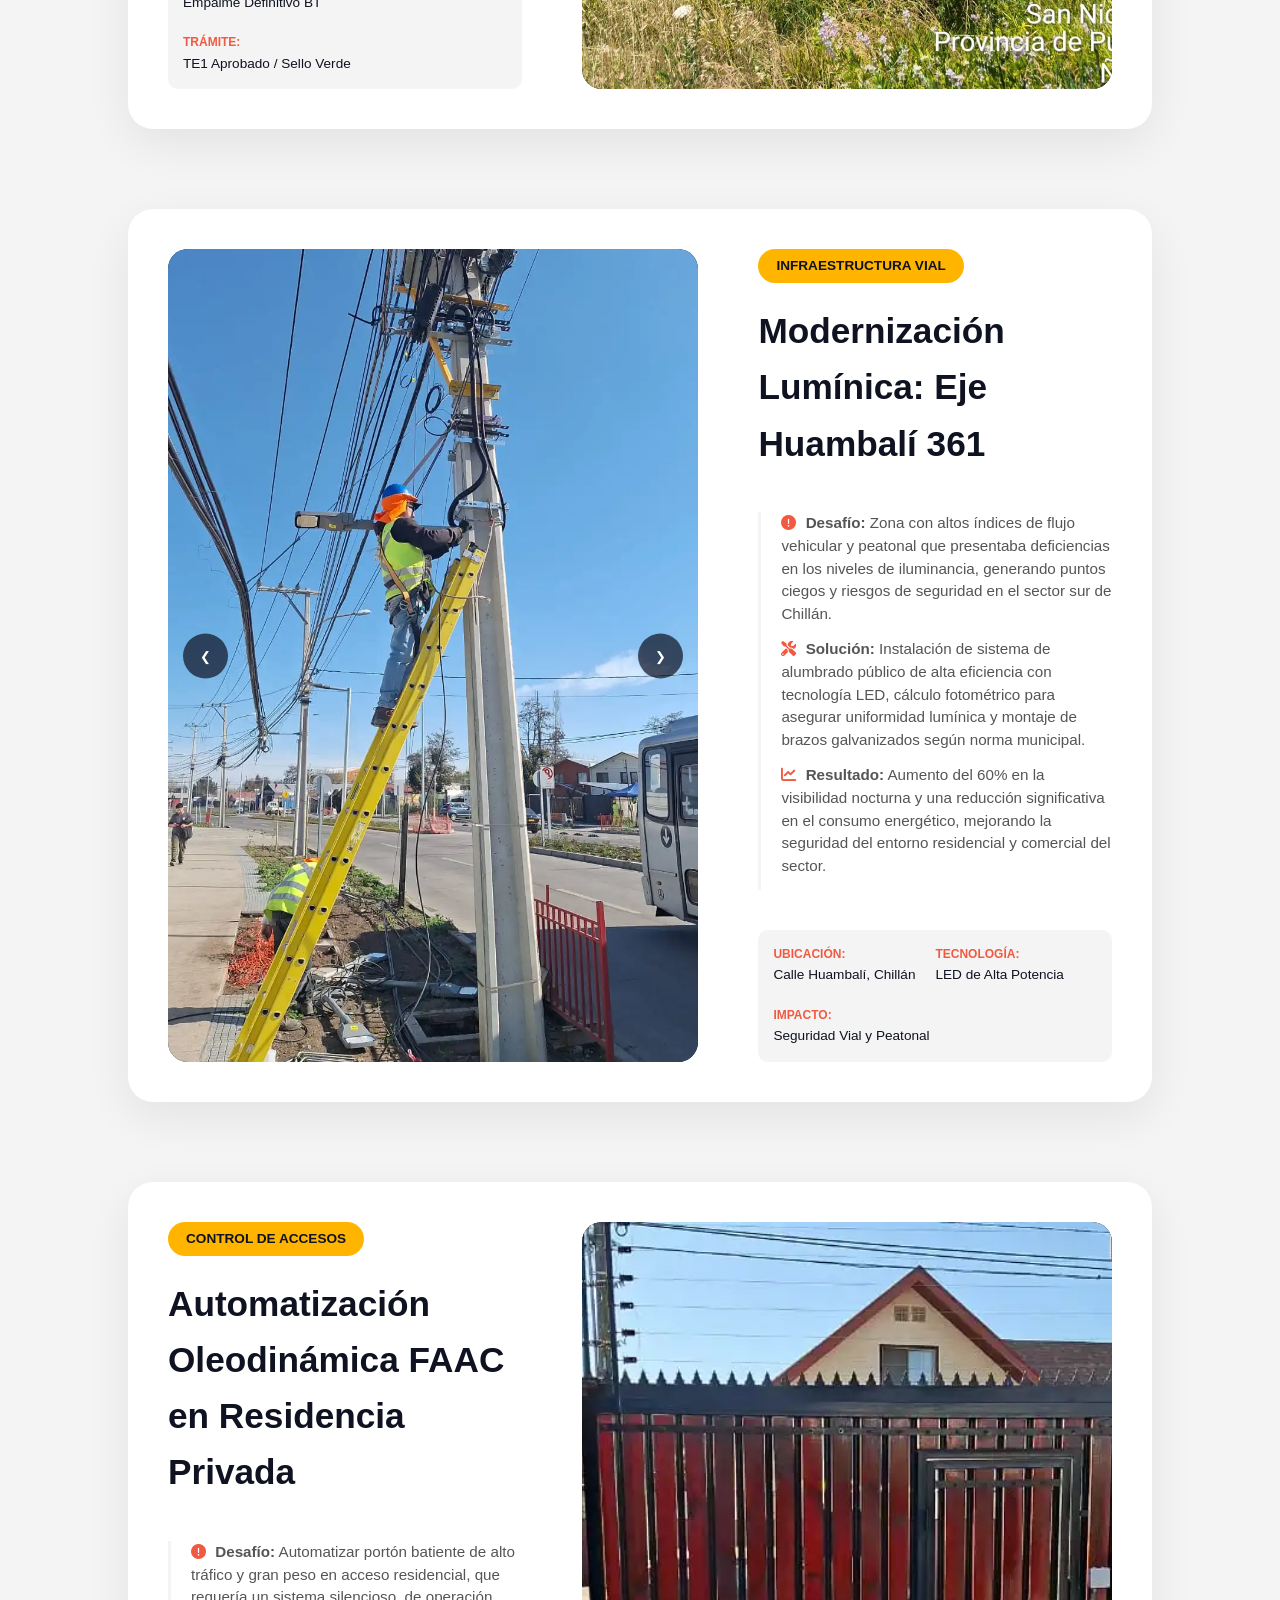
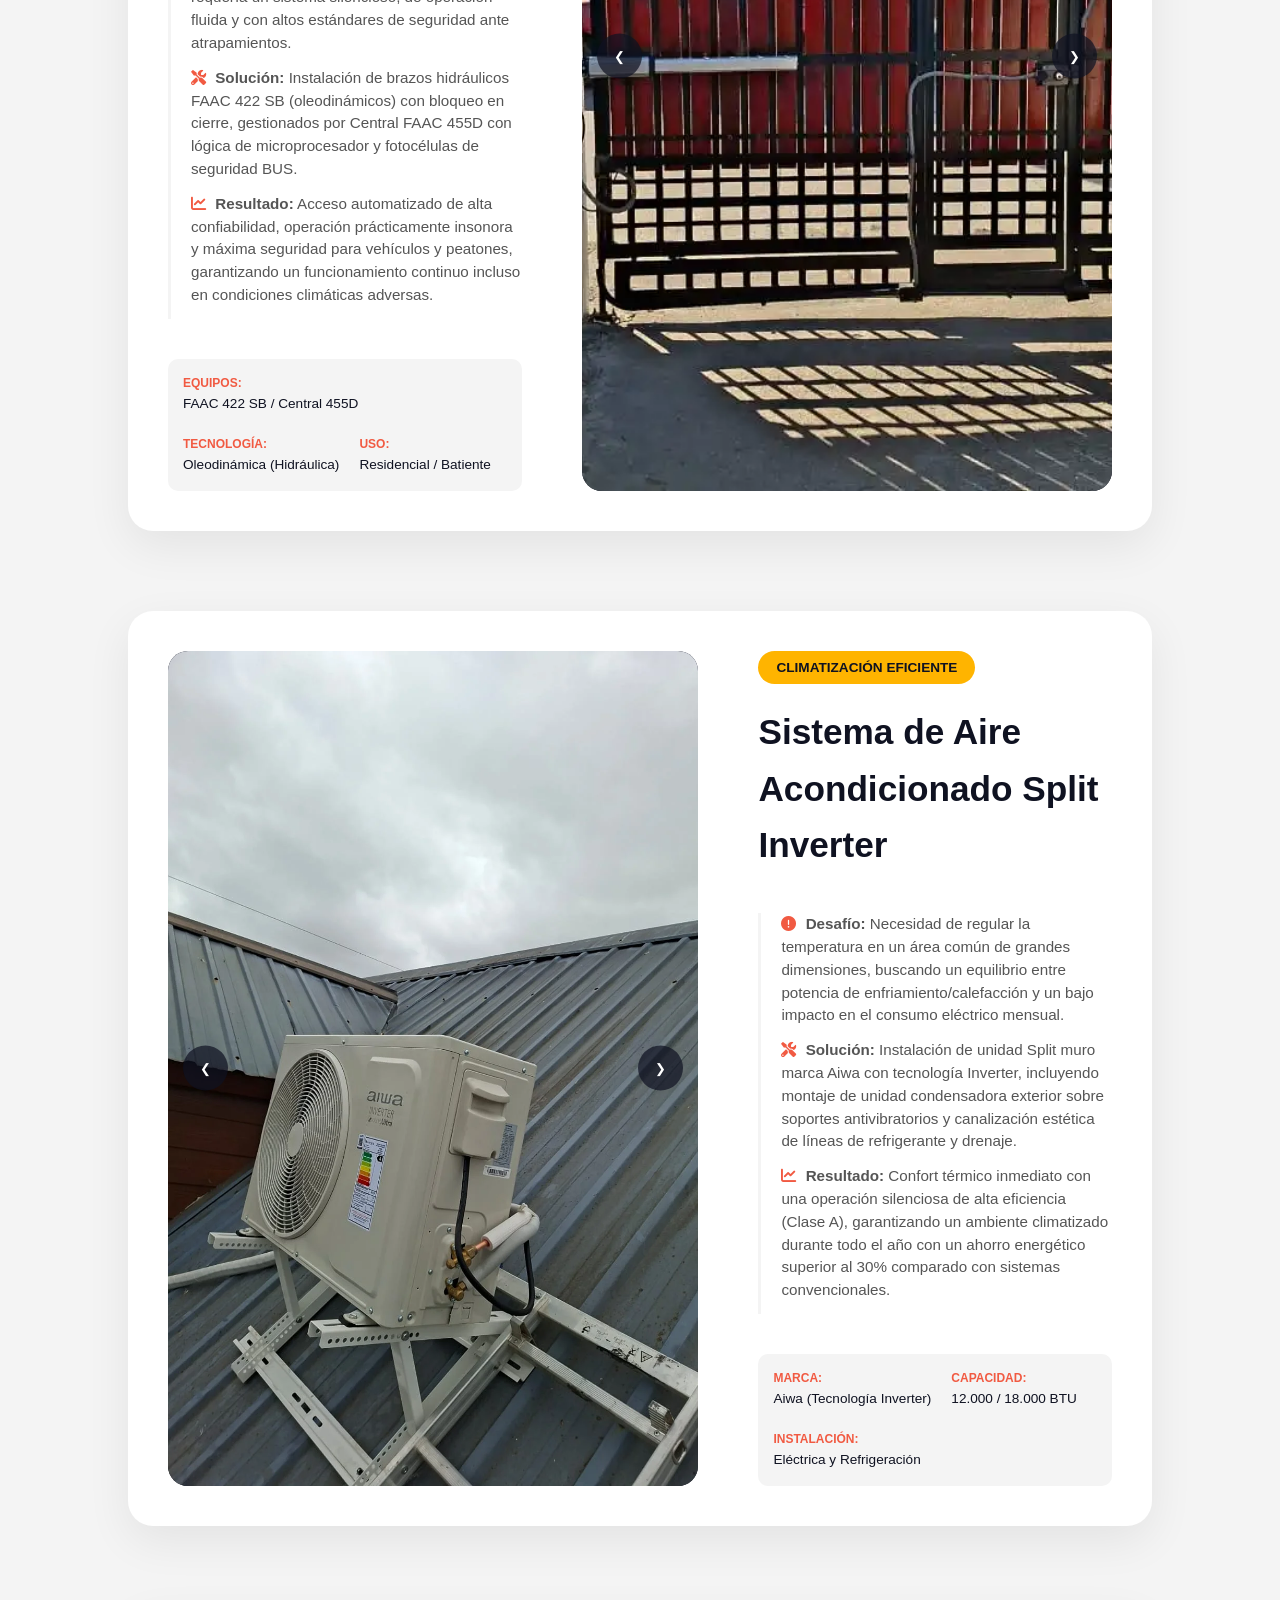
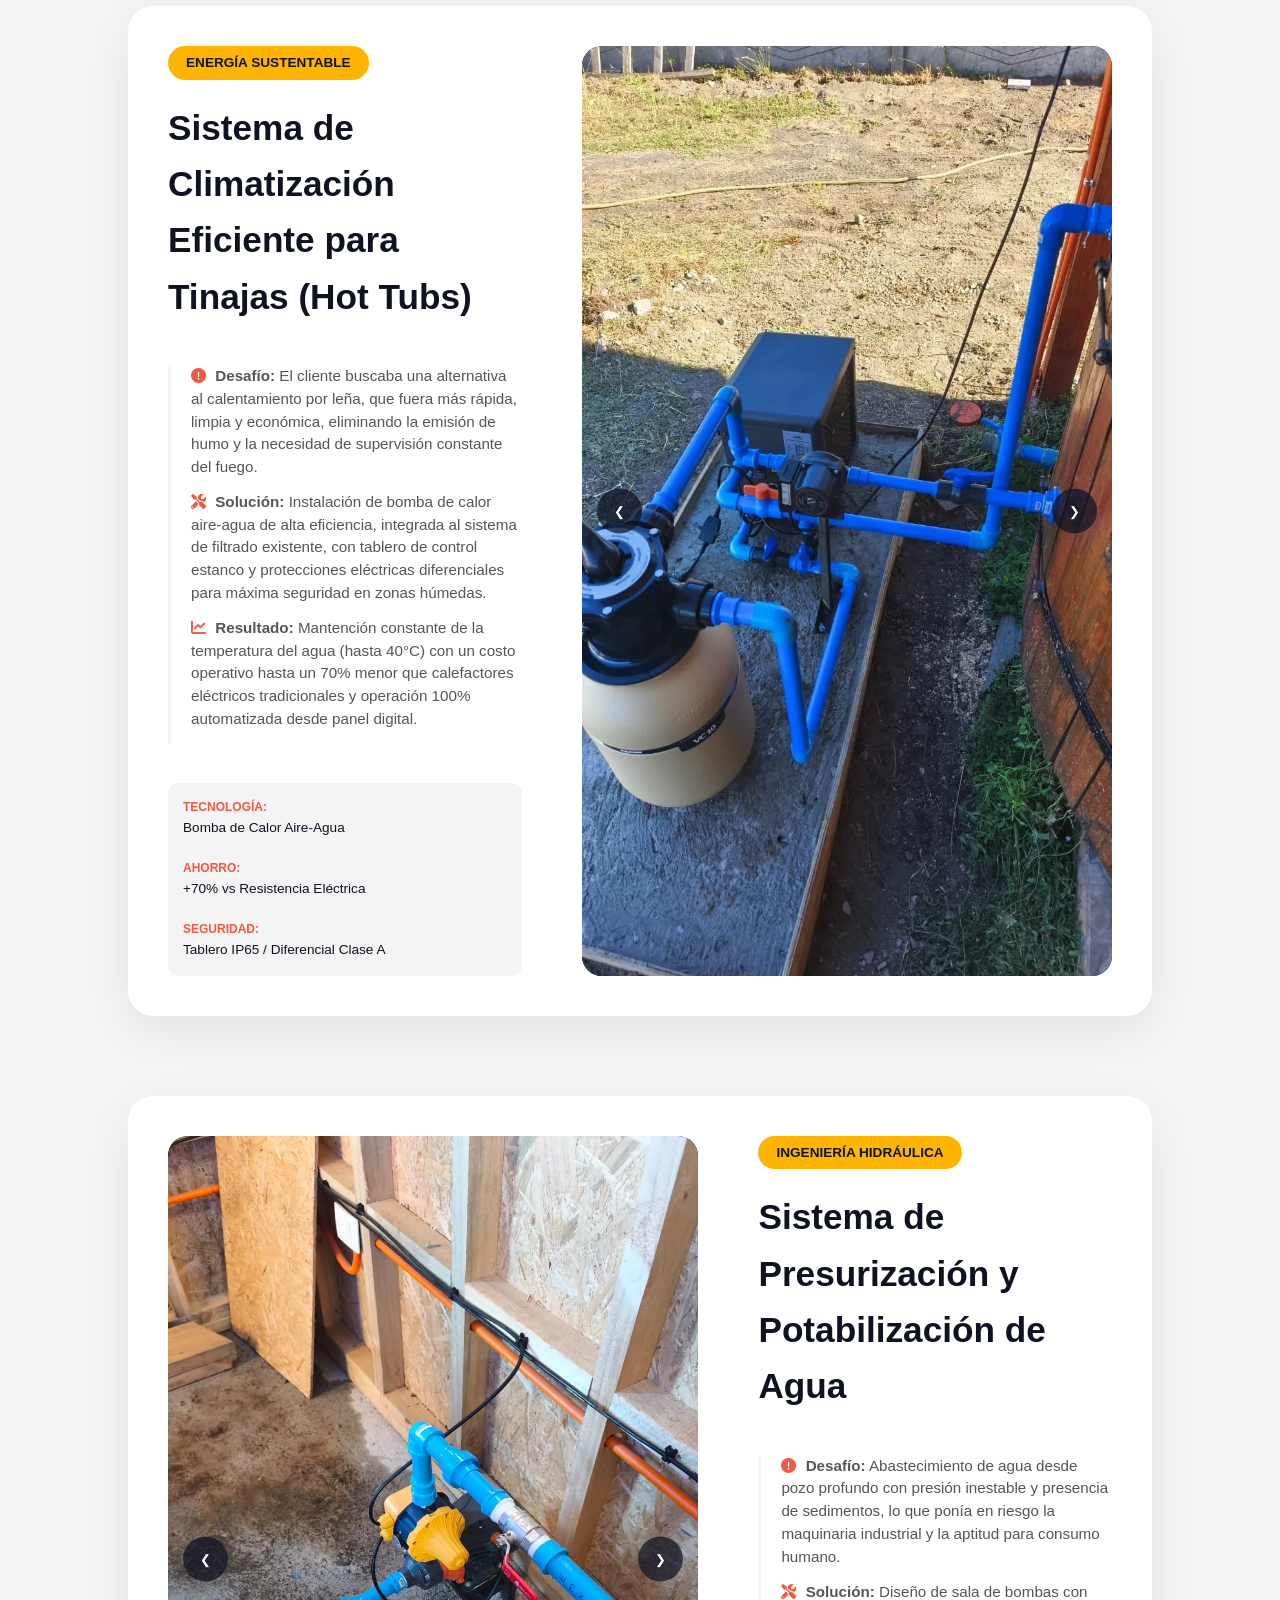
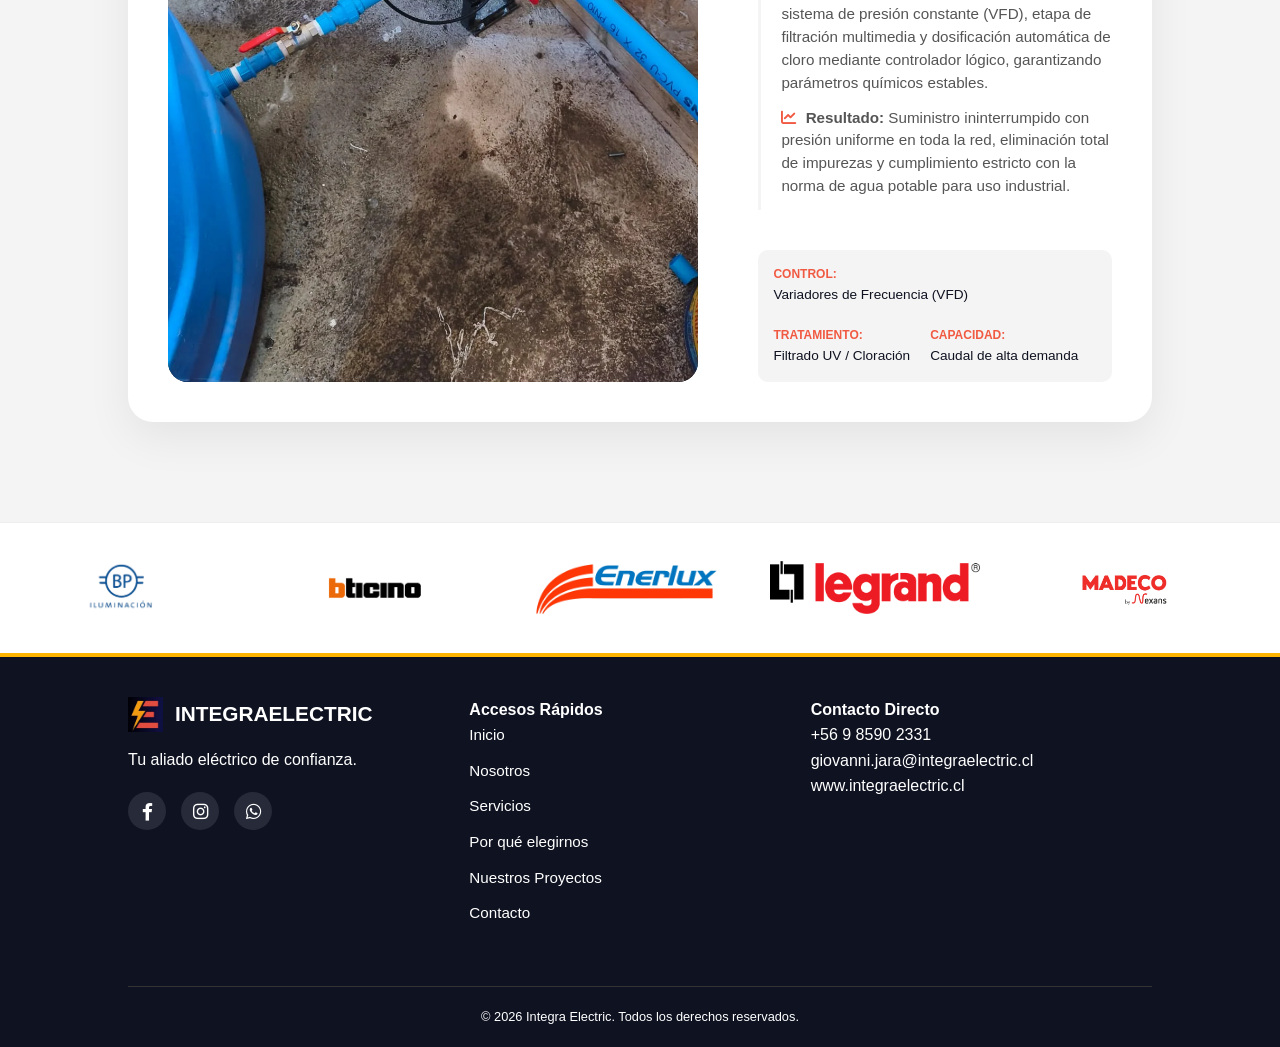
==== commit cab596cf: "Update portafolio.html" ====
--- a/portafolio.html
+++ b/portafolio.html
@@ -66,10 +66,23 @@
                 </div>
             </div>
             <div class="project-info">
-                <span class="project-tag">Energia</span>
-                <h3>Empalmes Eléctricos</h3>
-                <p>Servicio de instalación de empalmes eléctricos provisorios y definitivos para viviendas, obras y proyectos, cumpliendo con la normativa vigente. Se garantiza una conexión segura, confiable y adaptada a los requerimientos del cliente, asegurando un suministro eléctrico eficiente tanto en etapas temporales como permanentes.</p>
-            </div>
+    <span class="project-tag">Infraestructura Eléctrica</span>
+    <h3>Montaje de Empalme Monofasico: Sector San Nicolás</h3>
+    
+    <div class="project-story">
+        <p><strong><i class="fas fa-exclamation-circle"></i> Desafío:</strong> Necesidad de suministro definitivo para una propiedad agrícola en la Provincia de Punilla, la cual carecía de factibilidad técnica inmediata y requería una extensión de red de baja tensión.</p>
+        
+        <p><strong><i class="fas fa-tools"></i> Solución:</strong> Diseño y ejecución de empalme trifásico en BT, incluyendo el hincado de poste de hormigón reglamentario, montaje de equipo de medida y tramitación completa del Anexo TE1 ante la SEC.</p>
+        
+        <p><strong><i class="fas fa-chart-line"></i> Resultado:</strong> Energización exitosa en cumplimiento con la distribuidora local, garantizando un suministro estable para maquinaria de riego y consumo domiciliario permanente.</p>
+    </div>
+
+    <ul class="project-specs">
+        <li><strong>Comuna:</strong> San Nicolás, Región de Ñuble</li>
+        <li><strong>Tipo:</strong> Empalme Definitivo BT</li>
+        <li><strong>Trámite:</strong> TE1 Aprobado / Sello Verde</li>
+    </ul>
+</div>
         </div>
         <div class="project-card">
             <div class="project-visual">
@@ -85,10 +98,23 @@
                 </div>
             </div>
             <div class="project-info">
-                <span class="project-tag">Proyectos Publicos</span>
-                <h3>Proyecto de alumbrado público en calle Huambalí 361</h3>
-                <p>Proyecto de alumbrado público en calle Huambalí 361, enfocado en mejorar la seguridad y visibilidad mediante la instalación de luminarias eficientes, optimizando el consumo energético y beneficiando a peatones y vehículos.</p>
-            </div>
+    <span class="project-tag">Infraestructura Vial</span>
+    <h3>Modernización Lumínica: Eje Huambalí 361</h3>
+    
+    <div class="project-story">
+        <p><strong><i class="fas fa-exclamation-circle"></i> Desafío:</strong> Zona con altos índices de flujo vehicular y peatonal que presentaba deficiencias en los niveles de iluminancia, generando puntos ciegos y riesgos de seguridad en el sector sur de Chillán.</p>
+        
+        <p><strong><i class="fas fa-tools"></i> Solución:</strong> Instalación de sistema de alumbrado público de alta eficiencia con tecnología LED, cálculo fotométrico para asegurar uniformidad lumínica y montaje de brazos galvanizados según norma municipal.</p>
+        
+        <p><strong><i class="fas fa-chart-line"></i> Resultado:</strong> Aumento del 60% en la visibilidad nocturna y una reducción significativa en el consumo energético, mejorando la seguridad del entorno residencial y comercial del sector.</p>
+    </div>
+
+    <ul class="project-specs">
+        <li><strong>Ubicación:</strong> Calle Huambalí, Chillán</li>
+        <li><strong>Tecnología:</strong> LED de Alta Potencia</li>
+        <li><strong>Impacto:</strong> Seguridad Vial y Peatonal</li>
+    </ul>
+</div>
         </div>
 
         <div class="project-card reverse">
@@ -108,11 +134,23 @@
                 </div>
             </div>
             <div class="project-info">
-                <span class="project-tag">Soluciones Residenciales</span>
-                <h3>Instalación de brazos hidráulicos automatizados y motores eléctricos para portones</h3>
-                <p>Proyecto de instalación de brazos hidráulicos automatizados y motores eléctricos para portones, orientado a mejorar la seguridad, control de acceso y comodidad, mediante sistemas confiables, eficientes y de fácil operación para uso residencial o comercial.</p>
-            
-            </div>
+    <span class="project-tag">Control de Accesos</span>
+    <h3>Automatización Oleodinámica FAAC en Residencia Privada</h3>
+    
+    <div class="project-story">
+        <p><strong><i class="fas fa-exclamation-circle"></i> Desafío:</strong> Automatizar portón batiente de alto tráfico y gran peso en acceso residencial, que requería un sistema silencioso, de operación fluida y con altos estándares de seguridad ante atrapamientos.</p>
+        
+        <p><strong><i class="fas fa-tools"></i> Solución:</strong> Instalación de brazos hidráulicos FAAC 422 SB (oleodinámicos) con bloqueo en cierre, gestionados por Central FAAC 455D con lógica de microprocesador y fotocélulas de seguridad BUS.</p>
+        
+        <p><strong><i class="fas fa-chart-line"></i> Resultado:</strong> Acceso automatizado de alta confiabilidad, operación prácticamente insonora y máxima seguridad para vehículos y peatones, garantizando un funcionamiento continuo incluso en condiciones climáticas adversas.</p>
+    </div>
+
+    <ul class="project-specs">
+        <li><strong>Equipos:</strong> FAAC 422 SB / Central 455D</li>
+        <li><strong>Tecnología:</strong> Oleodinámica (Hidráulica)</li>
+        <li><strong>Uso:</strong> Residencial / Batiente</li>
+    </ul>
+</div>
         </div>
         <div class="project-card">
             <div class="project-visual">
@@ -127,10 +165,23 @@
                 </div>
             </div>
             <div class="project-info">
-                <span class="project-tag">Instalación de equipos</span>
-                <h3>Instalación de aire acondicionado</h3>
-                <p>Proyecto de instalación de sistemas de aire acondicionado, enfocado en brindar confort térmico mediante equipos eficientes, correcta distribución de aire y una instalación segura que optimiza el consumo energético en espacios residenciales o comerciales.</p>
-            </div>
+    <span class="project-tag">Climatización Eficiente</span>
+    <h3>Sistema de Aire Acondicionado Split Inverter</h3>
+    
+    <div class="project-story">
+        <p><strong><i class="fas fa-exclamation-circle"></i> Desafío:</strong> Necesidad de regular la temperatura en un área común de grandes dimensiones, buscando un equilibrio entre potencia de enfriamiento/calefacción y un bajo impacto en el consumo eléctrico mensual.</p>
+        
+        <p><strong><i class="fas fa-tools"></i> Solución:</strong> Instalación de unidad Split muro marca Aiwa con tecnología Inverter, incluyendo montaje de unidad condensadora exterior sobre soportes antivibratorios y canalización estética de líneas de refrigerante y drenaje.</p>
+        
+        <p><strong><i class="fas fa-chart-line"></i> Resultado:</strong> Confort térmico inmediato con una operación silenciosa de alta eficiencia (Clase A), garantizando un ambiente climatizado durante todo el año con un ahorro energético superior al 30% comparado con sistemas convencionales.</p>
+    </div>
+
+    <ul class="project-specs">
+        <li><strong>Marca:</strong> Aiwa (Tecnología Inverter)</li>
+        <li><strong>Capacidad:</strong> 12.000 / 18.000 BTU</li>
+        <li><strong>Instalación:</strong> Eléctrica y Refrigeración</li>
+    </ul>
+</div>
         </div>
         
         <div class="project-card reverse">
@@ -147,10 +198,23 @@
                 </div>
             </div>
             <div class="project-info">
-                <span class="project-tag">Instalación de equipos</span>
-                <h3>Instalación de bombas de calor para tinajas</h3>
-                <p>Proyecto de instalación de bombas de calor para tinajas, orientado a climatizar el agua de forma eficiente y sustentable, reduciendo el consumo energético y garantizando un funcionamiento seguro para uso recreativo o domiciliario.</p>
-            </div>
+    <span class="project-tag">Energía Sustentable</span>
+    <h3>Sistema de Climatización Eficiente para Tinajas (Hot Tubs)</h3>
+    
+    <div class="project-story">
+        <p><strong><i class="fas fa-exclamation-circle"></i> Desafío:</strong> El cliente buscaba una alternativa al calentamiento por leña, que fuera más rápida, limpia y económica, eliminando la emisión de humo y la necesidad de supervisión constante del fuego.</p>
+        
+        <p><strong><i class="fas fa-tools"></i> Solución:</strong> Instalación de bomba de calor aire-agua de alta eficiencia, integrada al sistema de filtrado existente, con tablero de control estanco y protecciones eléctricas diferenciales para máxima seguridad en zonas húmedas.</p>
+        
+        <p><strong><i class="fas fa-chart-line"></i> Resultado:</strong> Mantención constante de la temperatura del agua (hasta 40°C) con un costo operativo hasta un 70% menor que calefactores eléctricos tradicionales y operación 100% automatizada desde panel digital.</p>
+    </div>
+
+    <ul class="project-specs">
+        <li><strong>Tecnología:</strong> Bomba de Calor Aire-Agua</li>
+        <li><strong>Ahorro:</strong> +70% vs Resistencia Eléctrica</li>
+        <li><strong>Seguridad:</strong> Tablero IP65 / Diferencial Clase A</li>
+    </ul>
+</div>
         </div>
         <div class="project-card">
             <div class="project-visual">
@@ -171,10 +235,23 @@
                 </div>
             </div>
             <div class="project-info">
-                <span class="project-tag">Sistema de Agua</span>
-                <h3>Suministro seguro y eficiente mediante bombeo y tratamiento.</h3>
-                <p>Proyecto de diseño e instalación de sala de bombas y sistema de potabilización de agua, orientado a garantizar un suministro seguro y continuo, incorporando equipos de filtración, desinfección y control, asegurando la calidad del agua para consumo humano o uso industrial.</p>
-            </div>
+    <span class="project-tag">Ingeniería Hidráulica</span>
+    <h3>Sistema de Presurización y Potabilización de Agua</h3>
+    
+    <div class="project-story">
+        <p><strong><i class="fas fa-exclamation-circle"></i> Desafío:</strong> Abastecimiento de agua desde pozo profundo con presión inestable y presencia de sedimentos, lo que ponía en riesgo la maquinaria industrial y la aptitud para consumo humano.</p>
+        
+        <p><strong><i class="fas fa-tools"></i> Solución:</strong> Diseño de sala de bombas con sistema de presión constante (VFD), etapa de filtración multimedia y dosificación automática de cloro mediante controlador lógico, garantizando parámetros químicos estables.</p>
+        
+        <p><strong><i class="fas fa-chart-line"></i> Resultado:</strong> Suministro ininterrumpido con presión uniforme en toda la red, eliminación total de impurezas y cumplimiento estricto con la norma de agua potable para uso industrial.</p>
+    </div>
+
+    <ul class="project-specs">
+        <li><strong>Control:</strong> Variadores de Frecuencia (VFD)</li>
+        <li><strong>Tratamiento:</strong> Filtrado UV / Cloración</li>
+        <li><strong>Capacidad:</strong> Caudal de alta demanda</li>
+    </ul>
+</div>
         </div>
         
     </div>
--- a/css/portafolio.css
+++ b/css/portafolio.css
@@ -149,3 +149,44 @@
         align-self: center;
     }
 }
+/* Estilo para la narrativa del proyecto */
+.project-story {
+    margin: 20px 0;
+    border-left: 3px solid var(--gris-claro);
+    padding-left: 20px;
+}
+
+.project-story p {
+    font-size: 0.95rem !important;
+    margin-bottom: 12px !important;
+    line-height: 1.5 !important;
+}
+
+.project-story i {
+    color: var(--rojo-logo);
+    width: 20px;
+}
+
+/* Ficha técnica inferior */
+.project-specs {
+    display: flex;
+    flex-wrap: wrap;
+    gap: 20px;
+    list-style: none;
+    padding: 15px;
+    background: var(--gris-claro);
+    border-radius: 10px;
+    margin-top: 20px;
+}
+
+.project-specs li {
+    font-size: 0.85rem;
+    color: var(--azul-oscuro);
+}
+
+.project-specs li strong {
+    color: var(--rojo-logo);
+    text-transform: uppercase;
+    font-size: 0.75rem;
+    display: block;
+}
